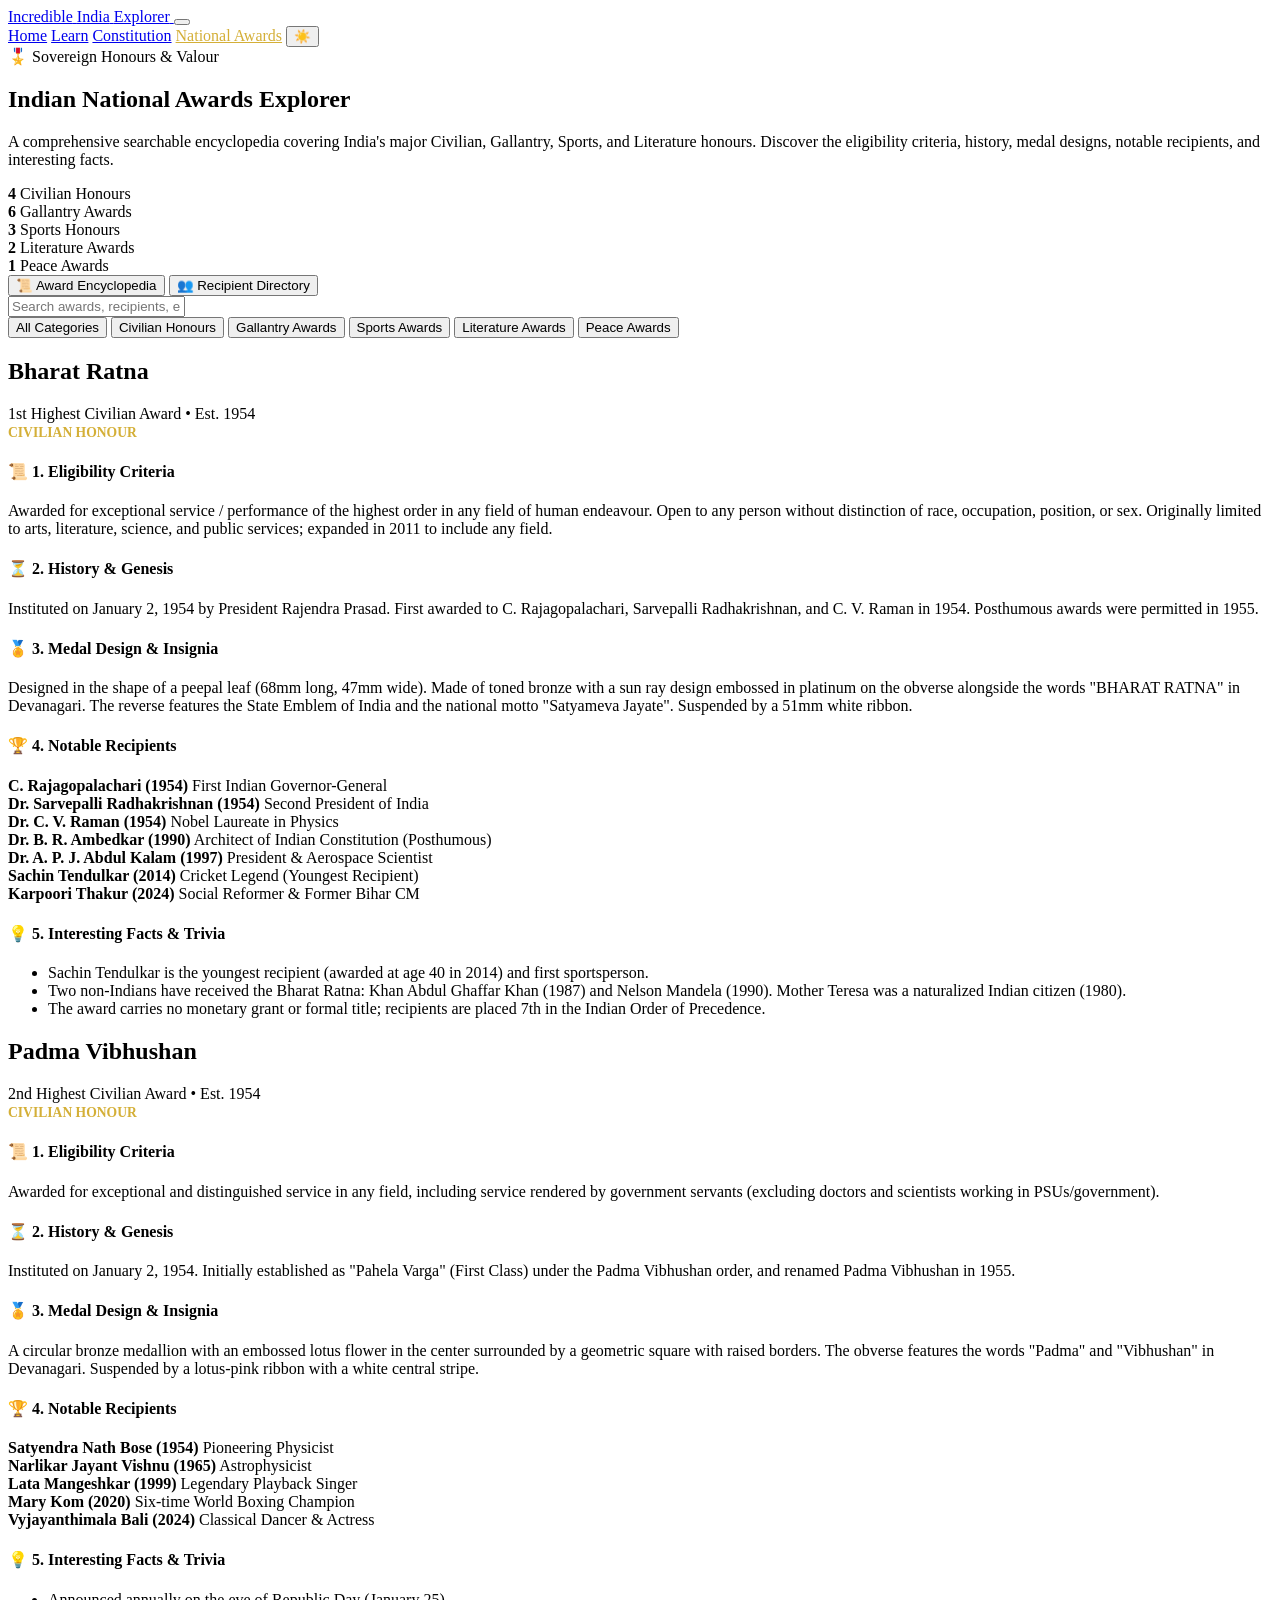
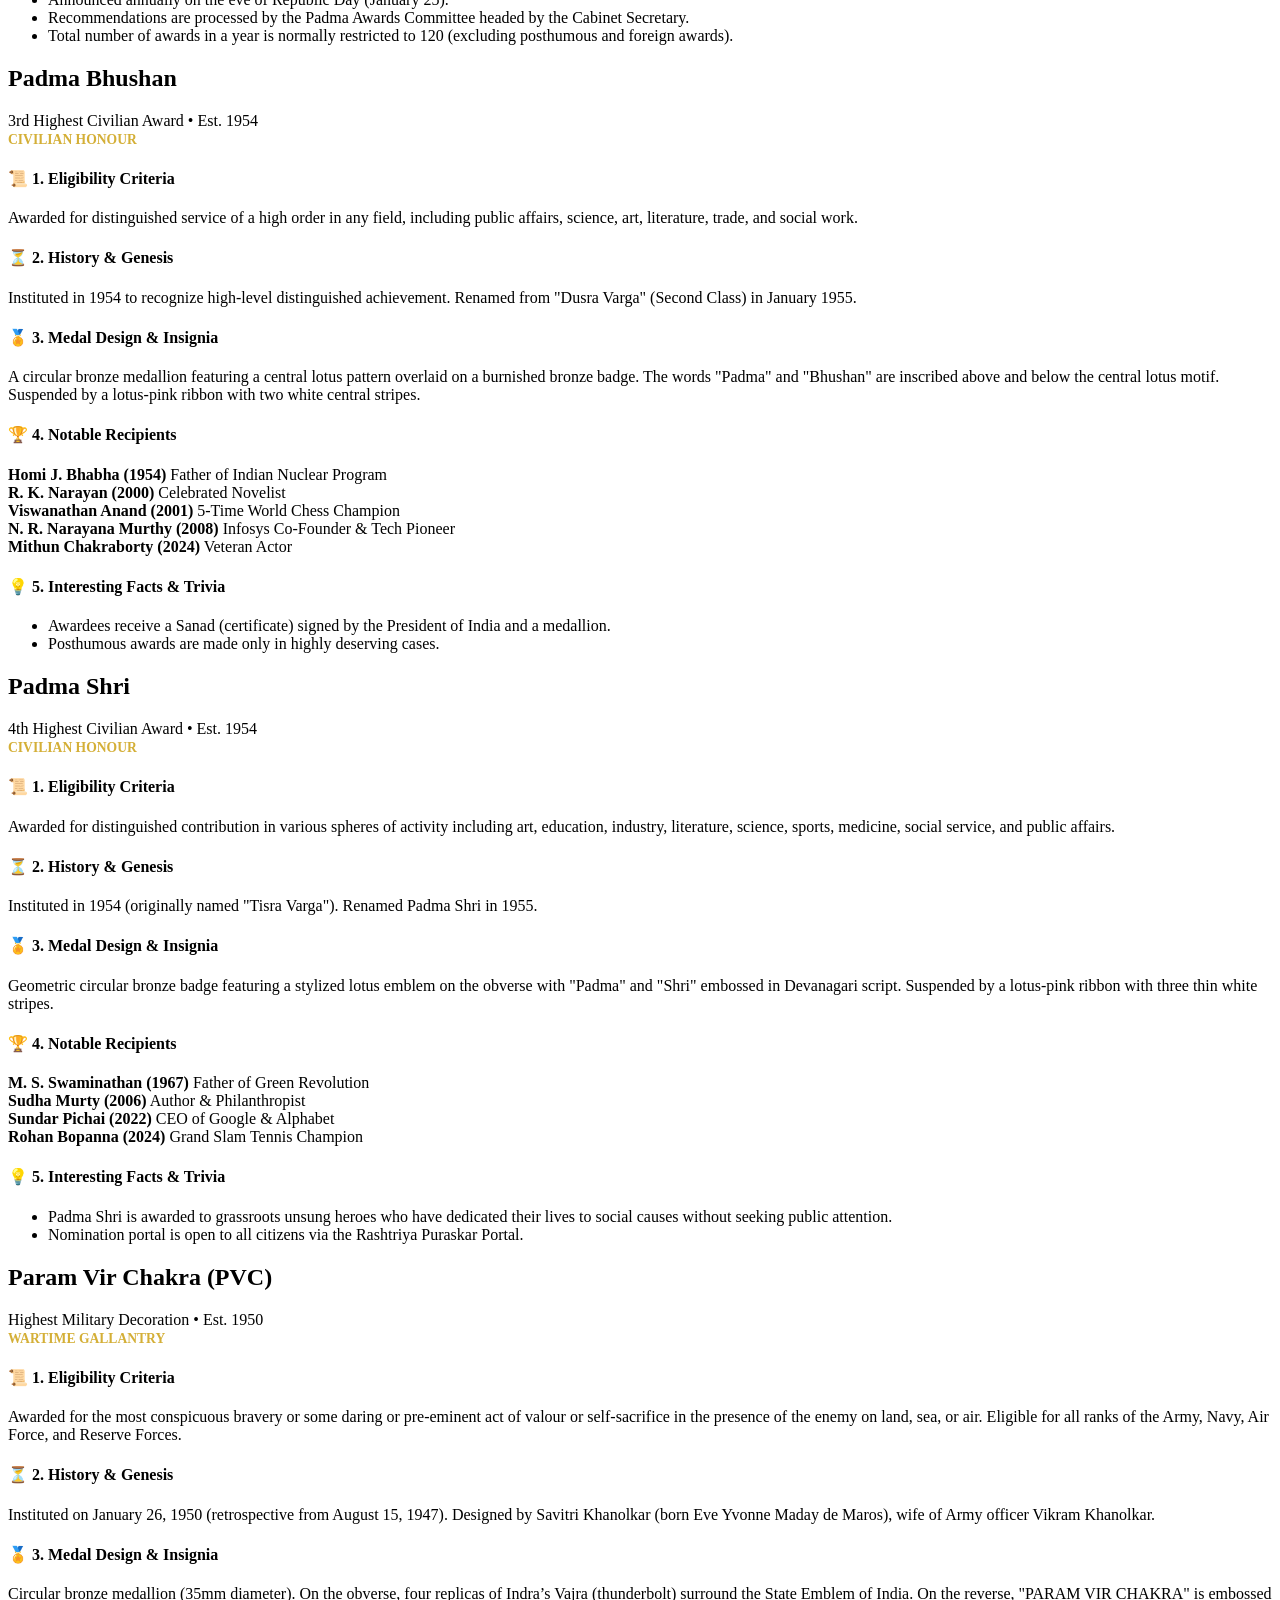
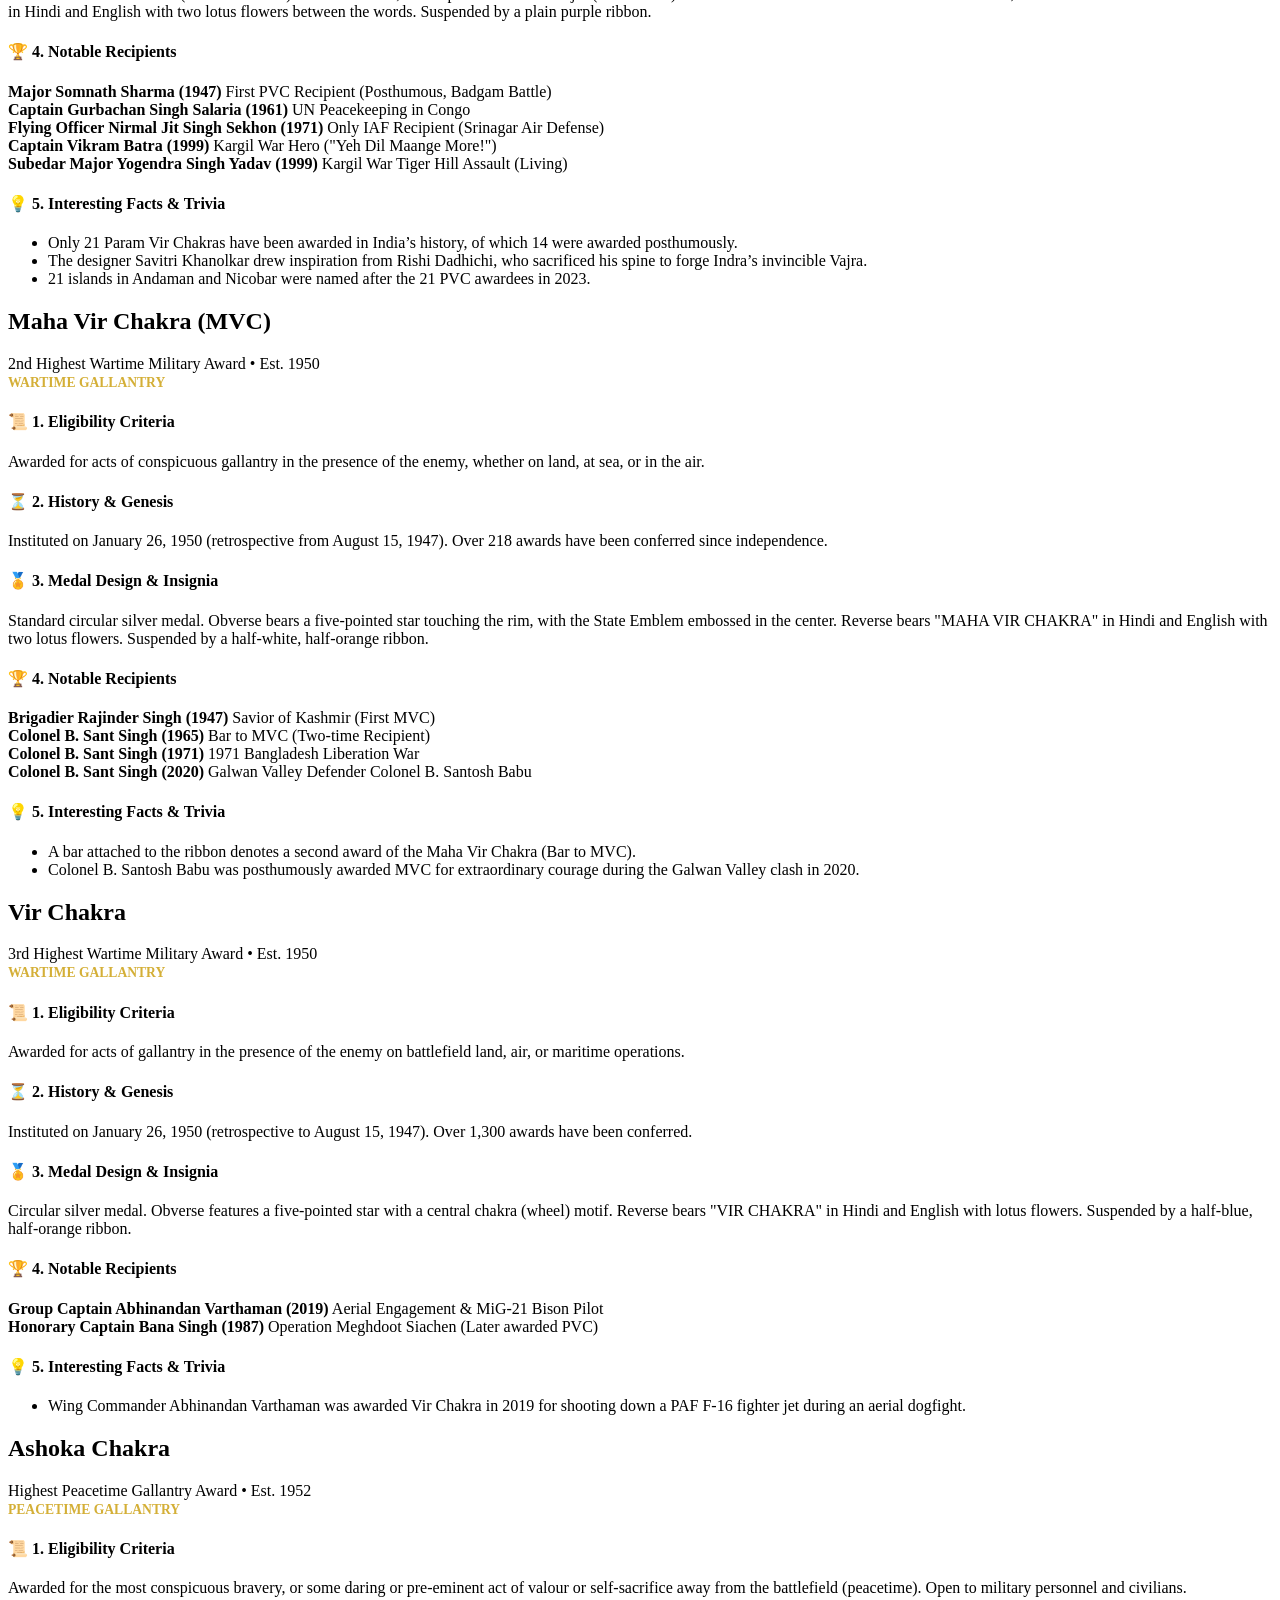
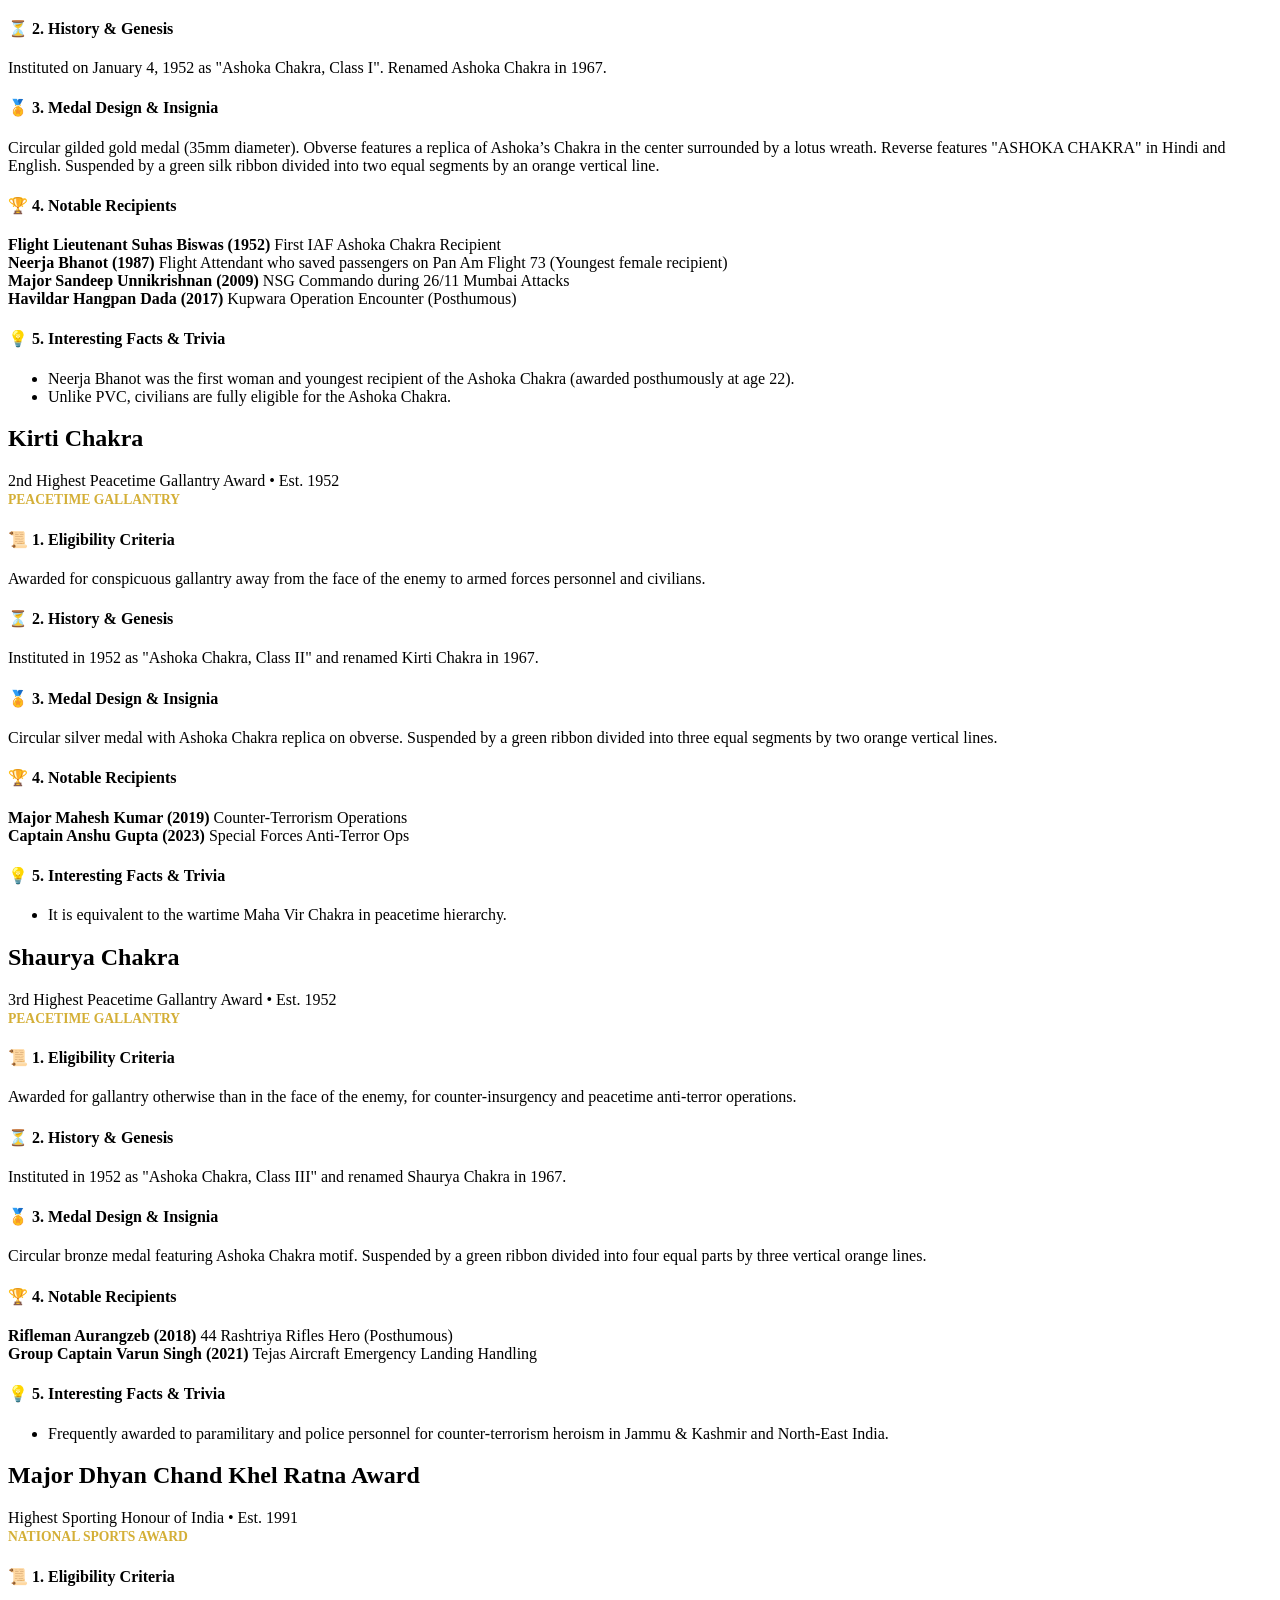
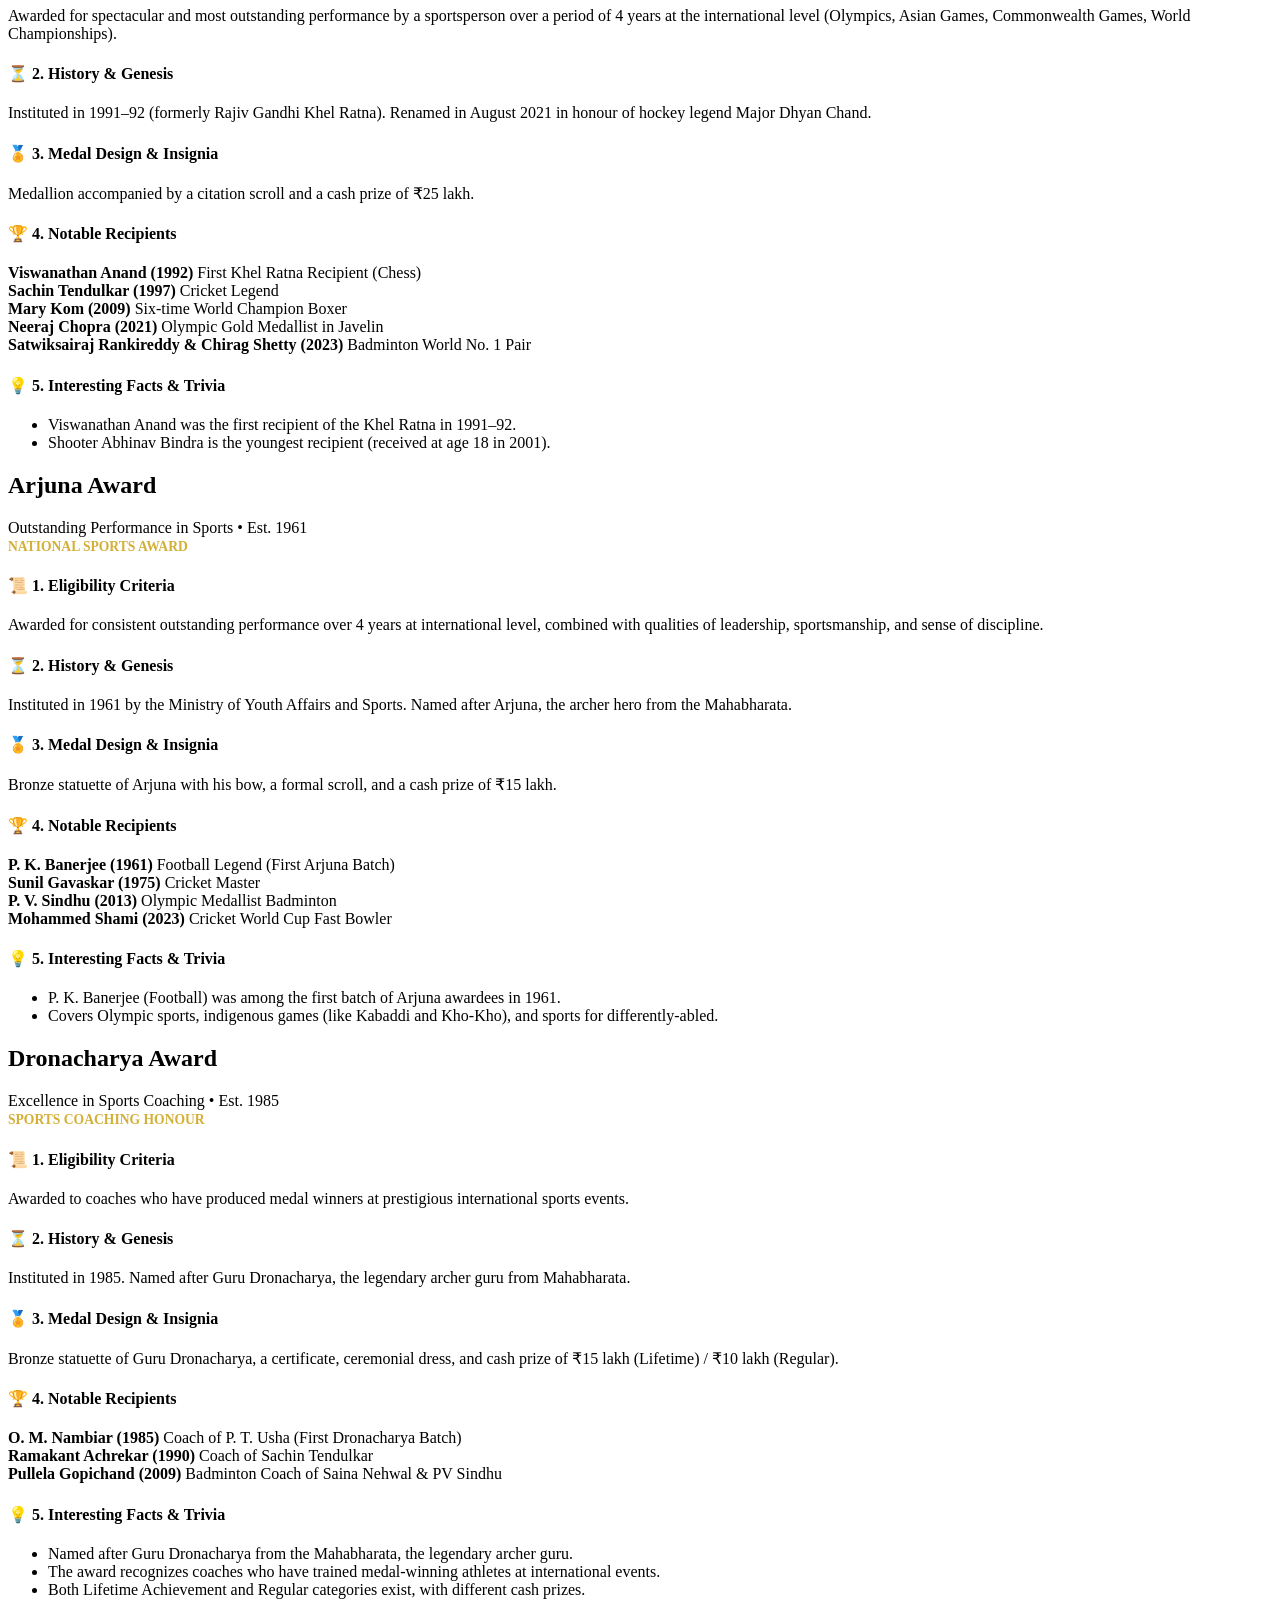
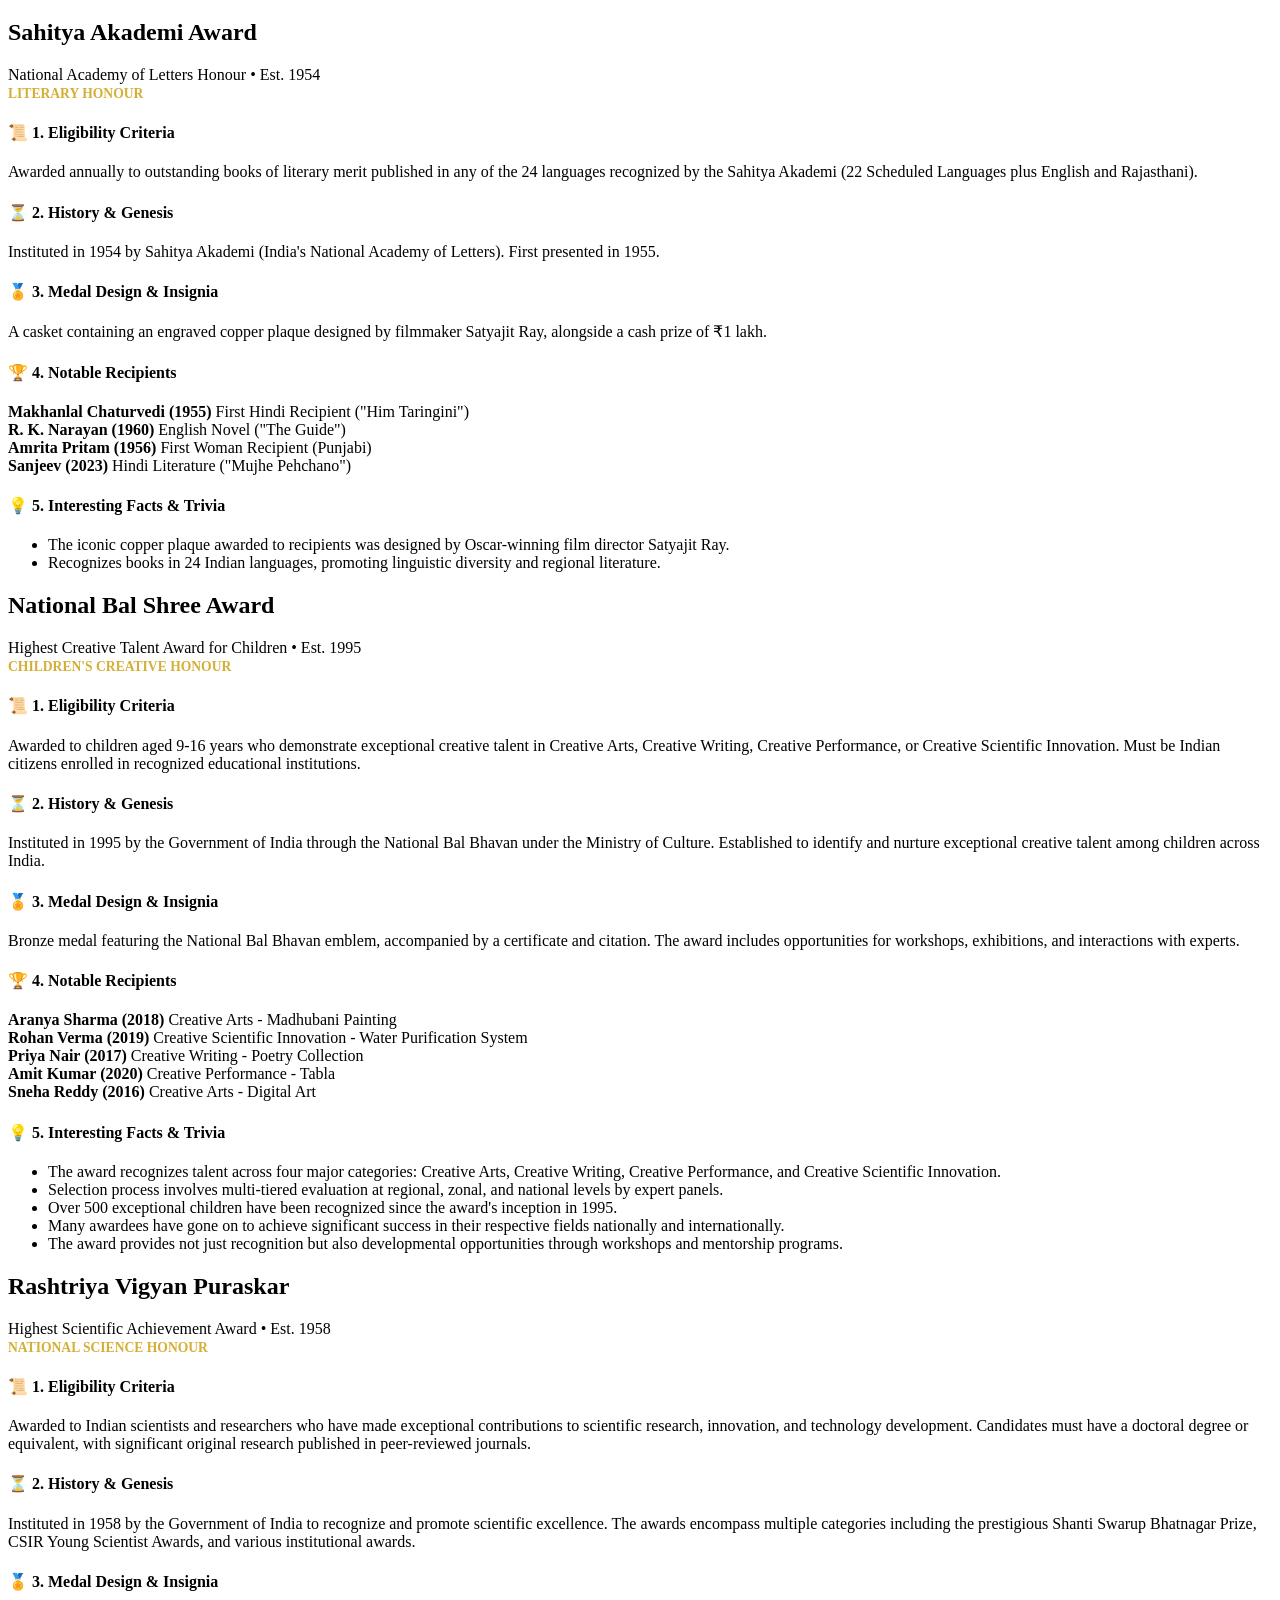
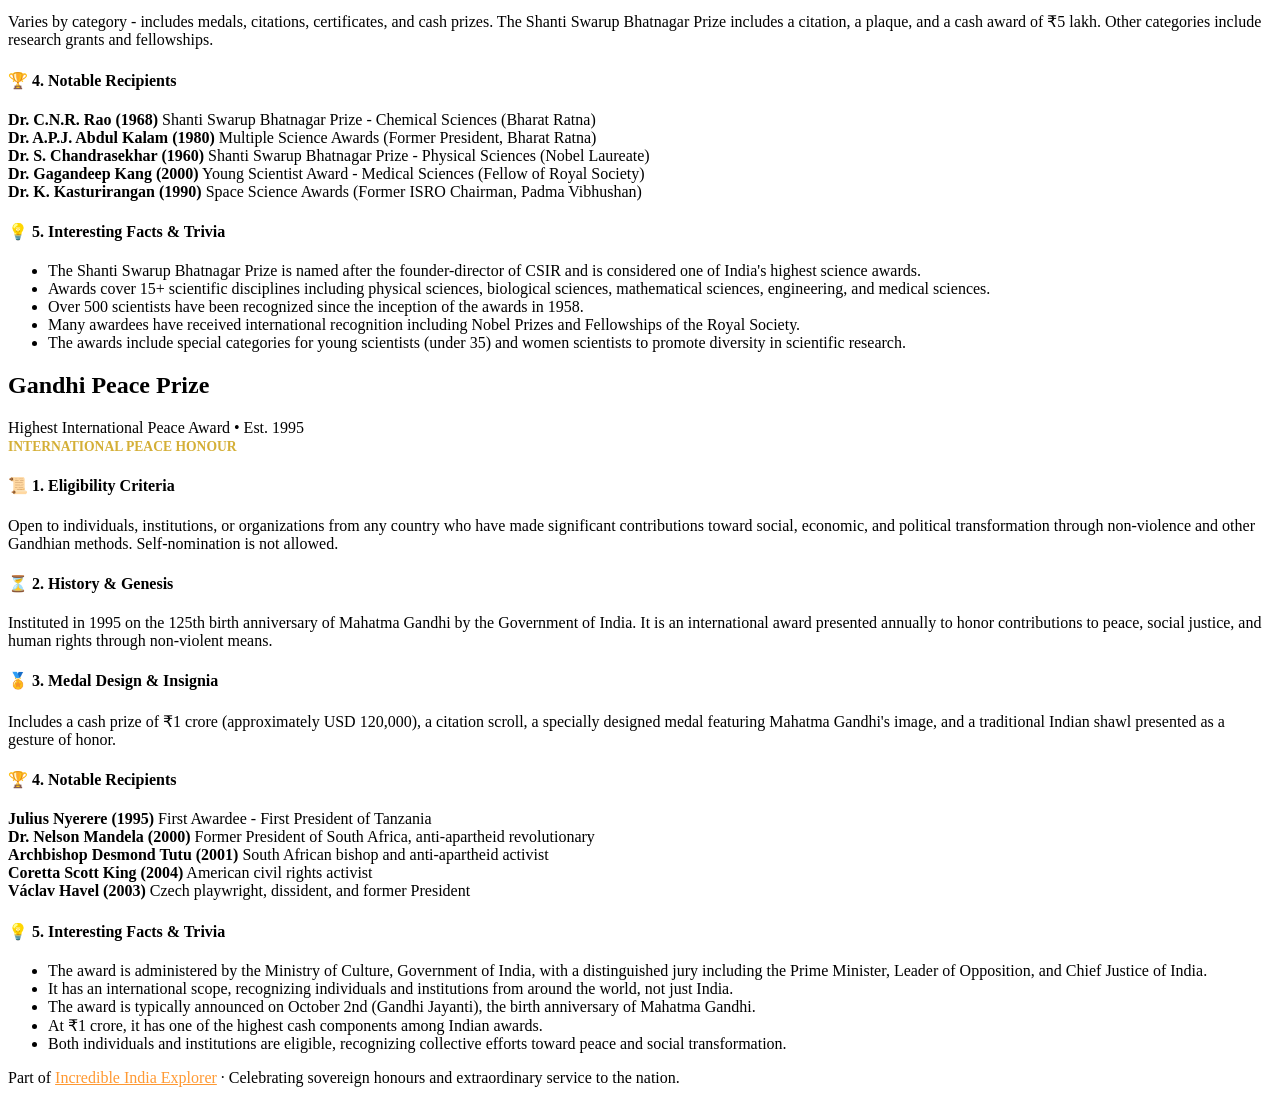
==== frontend/national-awards/national-awards.html @ 5913d721 "feat: Create Gandhi Peace Prize Explorer (#1117) - Created comprehensive Gandhi Peace Prize Explorer" ====
<!DOCTYPE html>
<html lang="en">
<head>
    <script>
        (function() {
            const theme = localStorage.getItem('theme') || 'dark';
            if (theme === 'light') {
                document.body.classList.add('light-theme');
            }
        })();
    </script>
    <meta charset="UTF-8">
    <meta name="viewport" content="width=device-width, initial-scale=1.0">
    <meta name="description" content="Explore India's National Awards Explorer: Searchable encyclopedia of Civilian, Gallantry, Sports, and Literature honours detailing Eligibility, History, Medal Design, Winners, and Interesting Facts.">
    <title>Indian National Awards Explorer | Civilian, Gallantry, Sports & Literature Honours</title>
    <link rel="icon" href="data:,">

    <link rel="preconnect" href="https://fonts.googleapis.com">
    <link rel="preconnect" href="https://fonts.gstatic.com" crossorigin>
    <link href="https://fonts.googleapis.com/css2?family=Inter:wght@400;500;600;700;800&family=Playfair+Display:ital,wght@0,600;0,700;0,800;1,600&display=swap" rel="stylesheet">

    <link rel="stylesheet" href="../../styles.css">
    <link rel="stylesheet" href="national-awards.css">

    <!-- Open Graph / Social Media Tags -->
    <meta property="og:title" content="Indian National Awards Explorer | Civilian, Gallantry, Sports & Literature">
    <meta property="og:description" content="Searchable encyclopedia covering Bharat Ratna, Padma Awards, Param Vir Chakra, Ashoka Chakra, Khel Ratna, and Jnanpith with eligibility, history, medal designs, and winners.">
    <meta property="og:type" content="website">
    <meta property="og:locale" content="en_IN">
</head>

<body class="awards-page-body">
    <!-- Navbar Header -->
    <header class="navbar scrolled" id="navbar">
        <div class="nav-container">
            <a href="../../index.html#home" class="nav-logo" id="nav-logo">
                <span class="saffron">Incredible</span>
                <span class="gold">India</span>
                <span class="green">Explorer</span>
            </a>

            <button class="menu-toggle" id="menu-toggle" aria-label="Toggle Menu" aria-expanded="false">
                <span class="bar"></span>
                <span class="bar"></span>
                <span class="bar"></span>
            </button>

            <nav class="nav-menu" id="nav-menu">
                <a href="../../index.html#home" class="nav-link">Home</a>
                <a href="../learn/learn.html" class="nav-link">Learn</a>
                <a href="../constitution-timeline/index.html" class="nav-link">Constitution</a>
                <a href="national-awards.html" class="nav-link active" style="color: #D4AF37">National Awards</a>
                <button id="theme-toggle" class="btn-theme-toggle" aria-label="Toggle Dark/Light Mode">☀️</button>
            </nav>
        </div>
    </header>

    <main class="awards-main">
        <!-- Hero Banner -->
        <section class="awards-hero">
            <span class="awards-kicker">🎖️ Sovereign Honours & Valour</span>
            <h1>Indian National Awards Explorer</h1>
            <p>A comprehensive searchable encyclopedia covering India's major Civilian, Gallantry, Sports, and Literature honours. Discover the eligibility criteria, history, medal designs, notable recipients, and interesting facts.</p>
            
            <div class="awards-hero-stats">
                <div class="awards-hero-stat">
                    <strong>4</strong>
                    <span>Civilian Honours</span>
                </div>
                <div class="awards-hero-stat">
                    <strong>6</strong>
                    <span>Gallantry Awards</span>
                </div>
                <div class="awards-hero-stat">
                    <strong>3</strong>
                    <span>Sports Honours</span>
                </div>
                <div class="awards-hero-stat">
                    <strong>2</strong>
                    <span>Literature Awards</span>
                </div>
                <div class="awards-hero-stat">
                    <strong>1</strong>
                    <span>Peace Awards</span>
                </div>
            </div>
        </section>

        <!-- Mode Toggle Switcher -->
        <div class="awards-mode-toggle">
            <button type="button" class="awards-mode-btn active" id="btn-mode-encyclopedia">📜 Award Encyclopedia</button>
            <button type="button" class="awards-mode-btn" id="btn-mode-recipients">👥 Recipient Directory</button>
        </div>

        <!-- Search Bar -->
        <div class="awards-search-wrap">
            <input type="text" id="award-search-input" placeholder="Search awards, recipients, eligibility, medal designs, or historical facts..." aria-label="Search National Awards">
        </div>

        <!-- Category Filters -->
        <div class="awards-category-filters" id="category-filter-bar">
            <button type="button" class="awards-cat-filter active" data-category="all">All Categories</button>
            <button type="button" class="awards-cat-filter" data-category="civilian">Civilian Honours</button>
            <button type="button" class="awards-cat-filter" data-category="gallantry">Gallantry Awards</button>
            <button type="button" class="awards-cat-filter" data-category="sports">Sports Awards</button>
            <button type="button" class="awards-cat-filter" data-category="literature">Literature Awards</button>
            <button type="button" class="awards-cat-filter" data-category="peace">Peace Awards</button>
        </div>

        <!-- View 1: Award Encyclopedia (Default View) -->
        <section id="view-encyclopedia" class="awards-encyclopedia-grid">
            <!-- Dynamically Rendered via JS -->
        </section>

        <!-- View 2: Recipient Directory -->
        <section id="view-recipients" style="display: none;" class="awards-encyclopedia-grid">
            <!-- Dynamically Rendered via JS -->
        </section>
    </main>

    <footer class="awards-footer">
        <p>Part of <a href="../../index.html" style="color: #FF9933;">Incredible India Explorer</a> · Celebrating sovereign honours and extraordinary service to the nation.</p>
    </footer>

    <!-- Client Script -->
    <script type="module">
        import {
            AWARD_ENCYCLOPEDIA,
            filterAwardsByCategory,
            searchAwardsAndRecipients
        } from '../../js-modules/national-awards.js';

        let currentMode = 'encyclopedia';
        let currentCategory = 'all';
        let searchQuery = '';

        document.addEventListener('DOMContentLoaded', () => {
            renderEncyclopedia();
            setupEvents();
            setupThemeToggle();
        });

        function renderEncyclopedia() {
            const container = document.getElementById('view-encyclopedia');
            if (!container) return;

            let awardsList = Object.values(AWARD_ENCYCLOPEDIA);

            // Category filter
            if (currentCategory !== 'all') {
                awardsList = awardsList.filter(a => a.category.toLowerCase() === currentCategory.toLowerCase());
            }

            // Search query filter
            if (searchQuery.trim() !== '') {
                const kw = searchQuery.toLowerCase().trim();
                awardsList = awardsList.filter(a => {
                    const text = `${a.name} ${a.categoryName} ${a.eligibility} ${a.history} ${a.medalDesign}`.toLowerCase();
                    const winnersText = a.notableWinners.map(w => `${w.name} ${w.note}`).join(' ').toLowerCase();
                    const factsText = a.interestingFacts.join(' ').toLowerCase();
                    return text.includes(kw) || winnersText.includes(kw) || factsText.includes(kw);
                });
            }

            if (awardsList.length === 0) {
                container.innerHTML = `<div style="text-align:center; padding: 40px; color: #94A3B8;">No national awards found matching your query.</div>`;
                return;
            }

            container.innerHTML = awardsList.map(award => {
                const winnersListHtml = award.notableWinners.map(w => `
                    <div class="winner-item">
                        <strong>${w.name} (${w.year})</strong>
                        <span>${w.note}</span>
                    </div>
                `).join('');

                const factsListHtml = award.interestingFacts.map(f => `<li>${f}</li>`).join('');

                return `
                    <div class="award-card-detailed" id="${award.id}">
                        <div class="award-header-box">
                            <div>
                                <h2 class="award-title-main">${award.name}</h2>
                                <span class="award-rank-pill">${award.rank} • Est. ${award.establishedYear}</span>
                            </div>
                            <span style="font-size: 0.85rem; color: #D4AF37; font-weight: 700; text-transform: uppercase;">${award.categoryName}</span>
                        </div>

                        <div class="award-sections-grid">
                            <!-- Section 1: Eligibility -->
                            <div class="award-sub-section">
                                <h4>📜 1. Eligibility Criteria</h4>
                                <p>${award.eligibility}</p>
                            </div>

                            <!-- Section 2: History -->
                            <div class="award-sub-section">
                                <h4>⏳ 2. History & Genesis</h4>
                                <p>${award.history}</p>
                            </div>

                            <!-- Section 3: Medal Design -->
                            <div class="award-sub-section">
                                <h4>🏅 3. Medal Design & Insignia</h4>
                                <p>${award.medalDesign}</p>
                            </div>

                            <!-- Section 4: Notable Winners -->
                            <div class="award-sub-section">
                                <h4>🏆 4. Notable Recipients</h4>
                                <div class="winner-pill-list">${winnersListHtml}</div>
                            </div>

                            <!-- Section 5: Interesting Facts -->
                            <div class="award-sub-section" style="grid-column: span 1 / -1;">
                                <h4>💡 5. Interesting Facts & Trivia</h4>
                                <ul class="facts-list">${factsListHtml}</ul>
                            </div>
                        </div>
                    </div>
                `;
            }).join('');
        }

        function setupEvents() {
            // Mode toggle
            const btnEnc = document.getElementById('btn-mode-encyclopedia');
            const btnRec = document.getElementById('btn-mode-recipients');
            const viewEnc = document.getElementById('view-encyclopedia');
            const viewRec = document.getElementById('view-recipients');

            if (btnEnc && btnRec) {
                btnEnc.addEventListener('click', () => {
                    btnEnc.classList.add('active');
                    btnRec.classList.remove('active');
                    viewEnc.style.display = 'flex';
                    viewRec.style.display = 'none';
                    currentMode = 'encyclopedia';
                });

                btnRec.addEventListener('click', () => {
                    btnRec.classList.add('active');
                    btnEnc.classList.remove('active');
                    viewRec.style.display = 'flex';
                    viewEnc.style.display = 'none';
                    currentMode = 'recipients';
                    renderRecipientsView();
                });
            }

            // Search input
            const searchInput = document.getElementById('award-search-input');
            if (searchInput) {
                searchInput.addEventListener('input', (e) => {
                    searchQuery = e.target.value;
                    renderEncyclopedia();
                });
            }

            // Category filters
            const catBtns = document.querySelectorAll('.awards-cat-filter');
            catBtns.forEach(btn => {
                btn.addEventListener('click', () => {
                    catBtns.forEach(b => b.classList.remove('active'));
                    btn.classList.add('active');
                    currentCategory = btn.dataset.category;
                    renderEncyclopedia();
                });
            });
        }

        function renderRecipientsView() {
            const container = document.getElementById('view-recipients');
            if (!container) return;

            let allWinners = [];
            Object.values(AWARD_ENCYCLOPEDIA).forEach(award => {
                award.notableWinners.forEach(w => {
                    allWinners.push({
                        ...w,
                        awardName: award.name,
                        categoryName: award.categoryName
                    });
                });
            });

            container.innerHTML = `
                <div class="award-card-detailed">
                    <h3 style="color: #F8FAFC; margin-top: 0;">Comprehensive Recipient Directory</h3>
                    <div style="display: grid; grid-template-columns: repeat(auto-fit, minmax(260px, 1fr)); gap: 14px; margin-top: 16px;">
                        ${allWinners.map(w => `
                            <div style="background: rgba(30, 41, 59, 0.7); border: 1px solid rgba(255,255,255,0.08); padding: 14px; border-radius: 8px;">
                                <div style="color: #FF9933; font-weight: 700; font-size: 1rem;">${w.name}</div>
                                <div style="color: #D4AF37; font-size: 0.85rem; font-weight: 600; margin: 4px 0;">${w.awardName} (${w.year})</div>
                                <div style="color: #94A3B8; font-size: 0.82rem;">${w.note}</div>
                            </div>
                        `).join('')}
                    </div>
                </div>
            `;
        }

        function setupThemeToggle() {
            const themeBtn = document.getElementById('theme-toggle');
            if (themeBtn) {
                themeBtn.addEventListener('click', () => {
                    const currentTheme = document.body.classList.contains('light-theme') ? 'light' : 'dark';
                    const newTheme = currentTheme === 'light' ? 'dark' : 'light';
                    document.body.classList.toggle('light-theme');
                    localStorage.setItem('theme', newTheme);
                });
            }
        }
    </script>
</body>
</html>
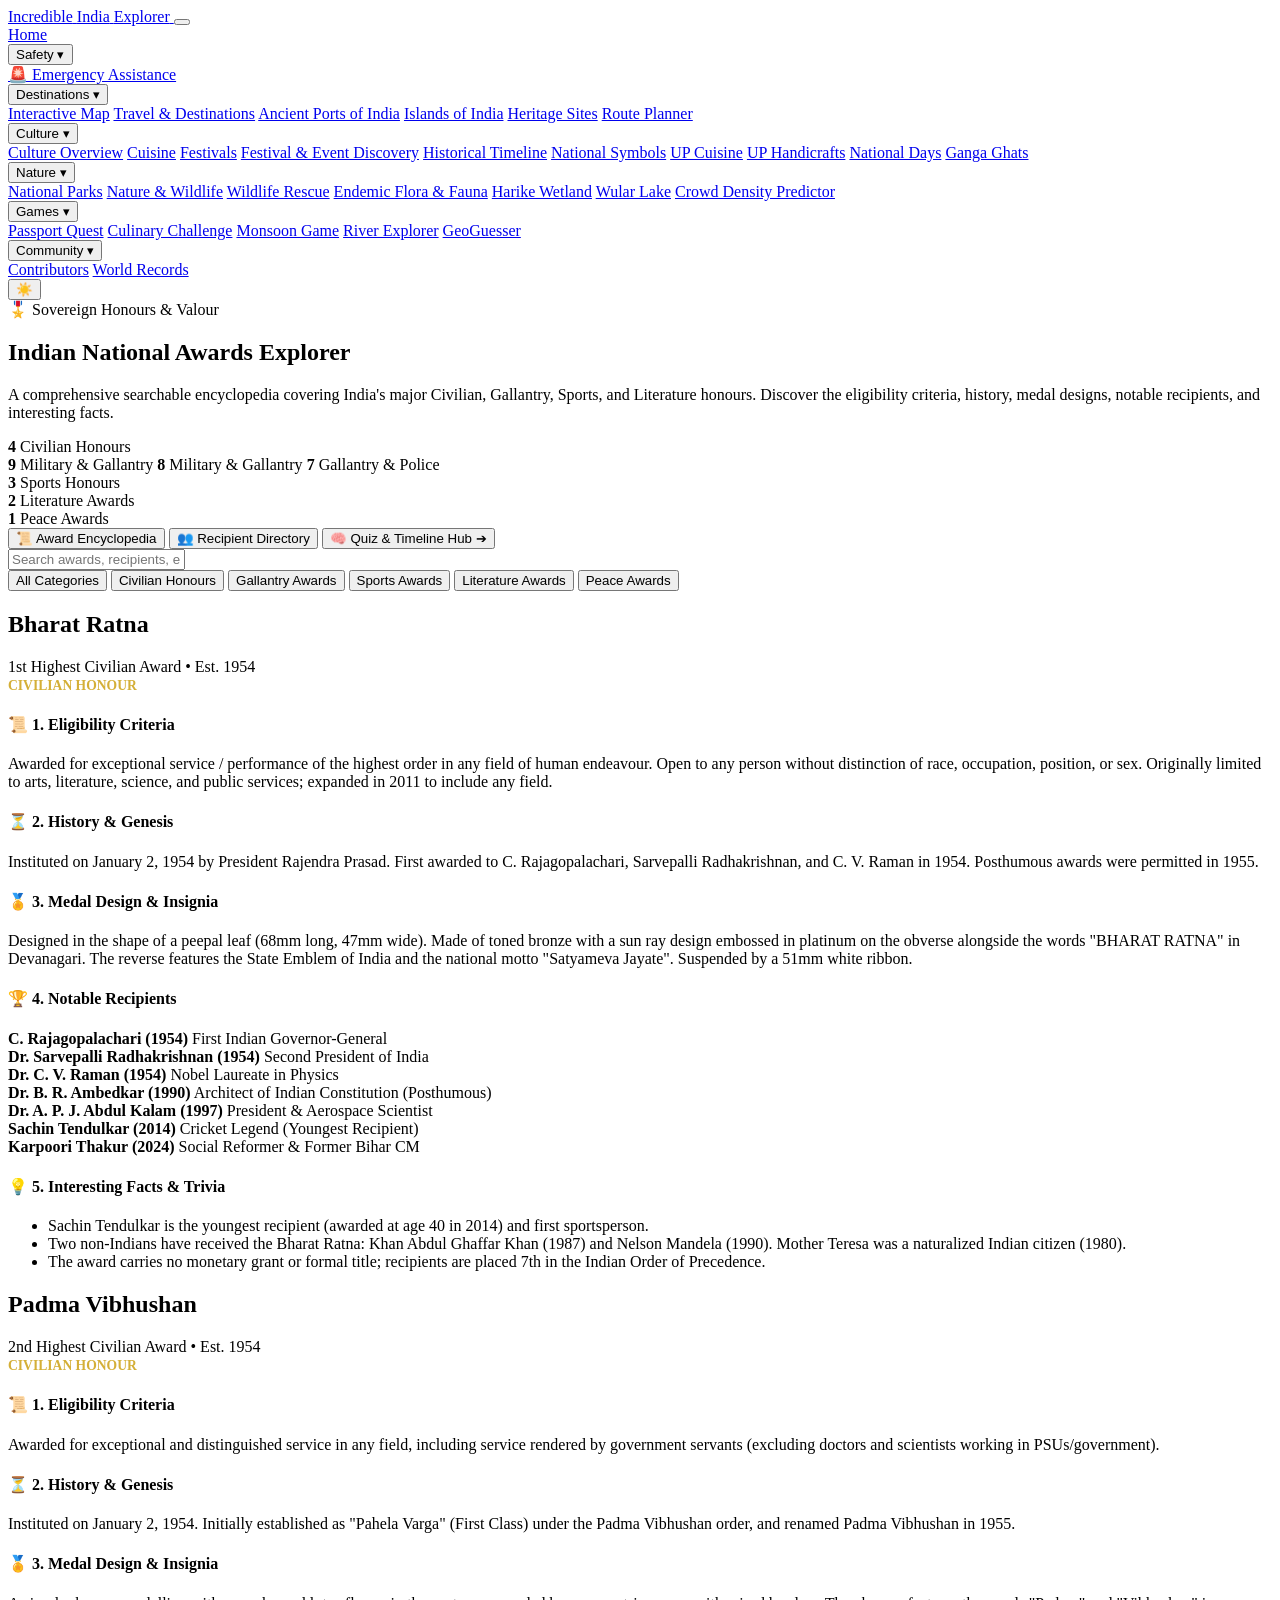
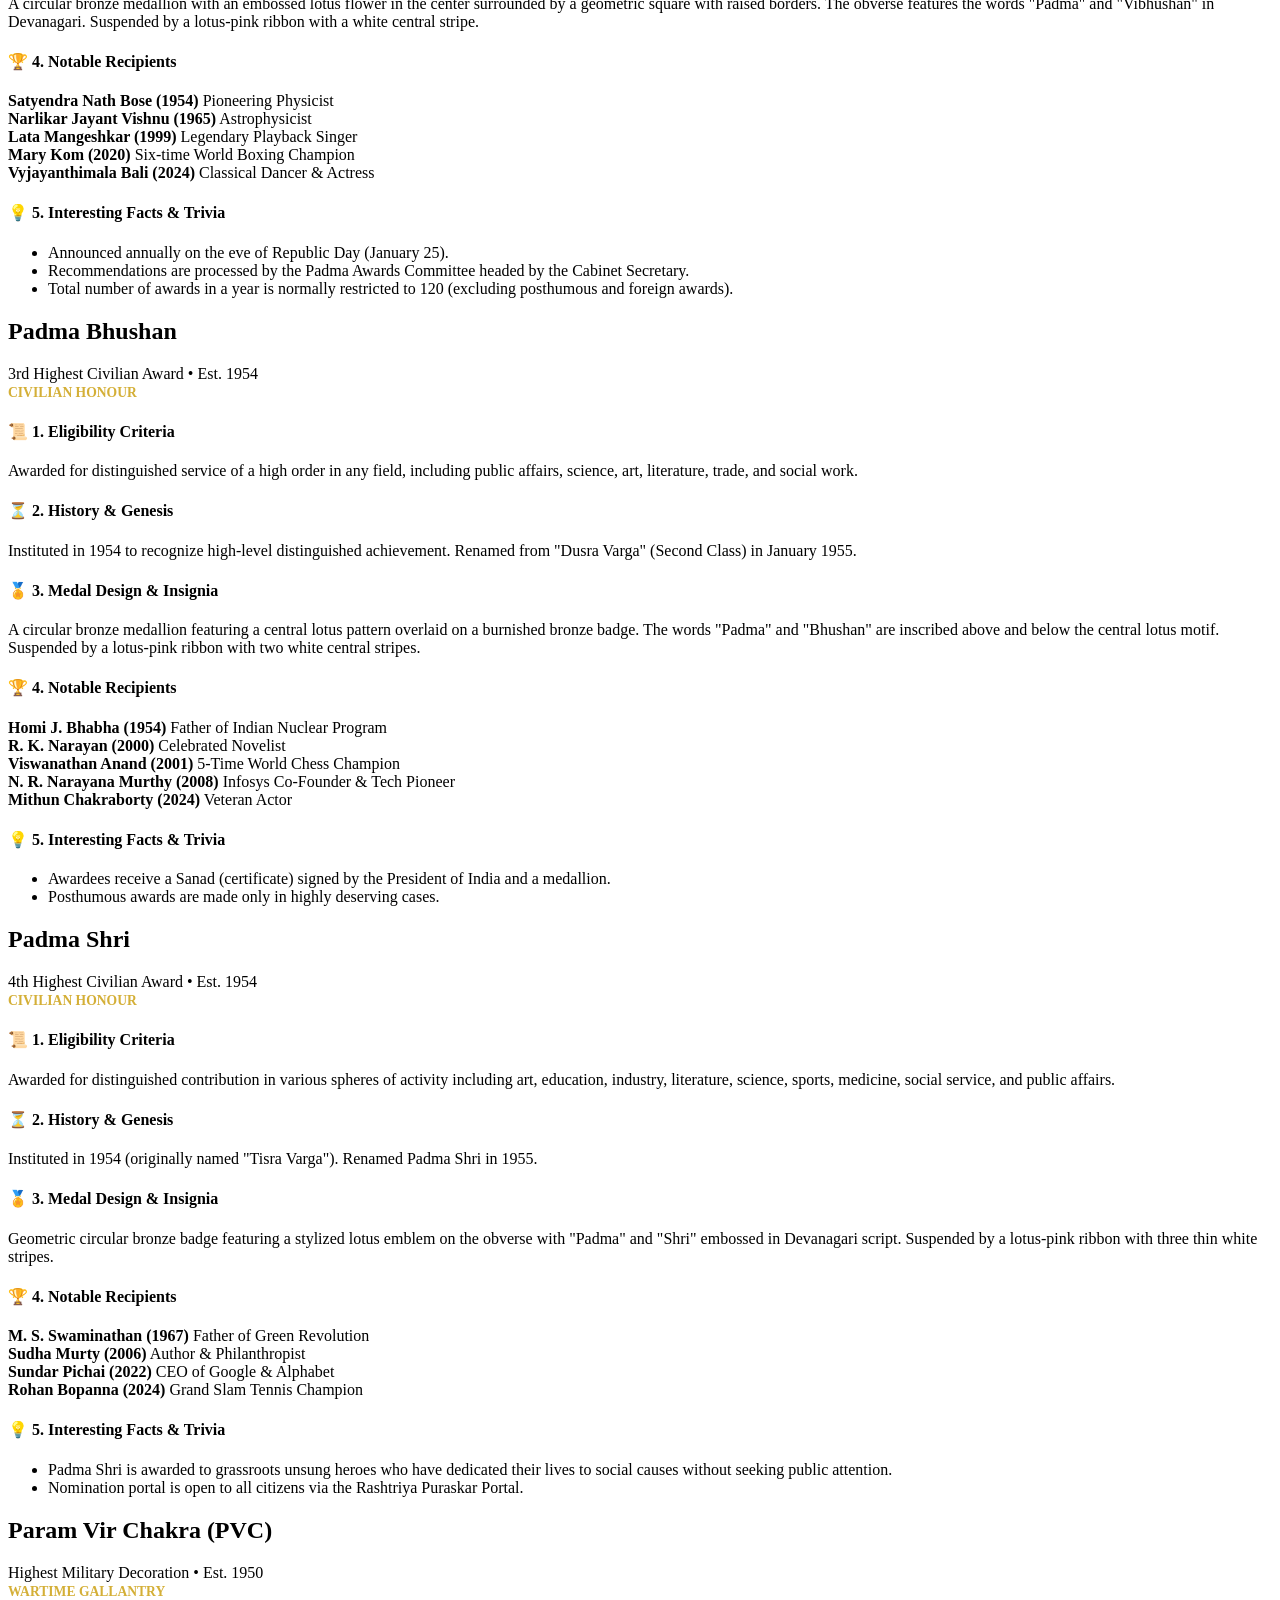
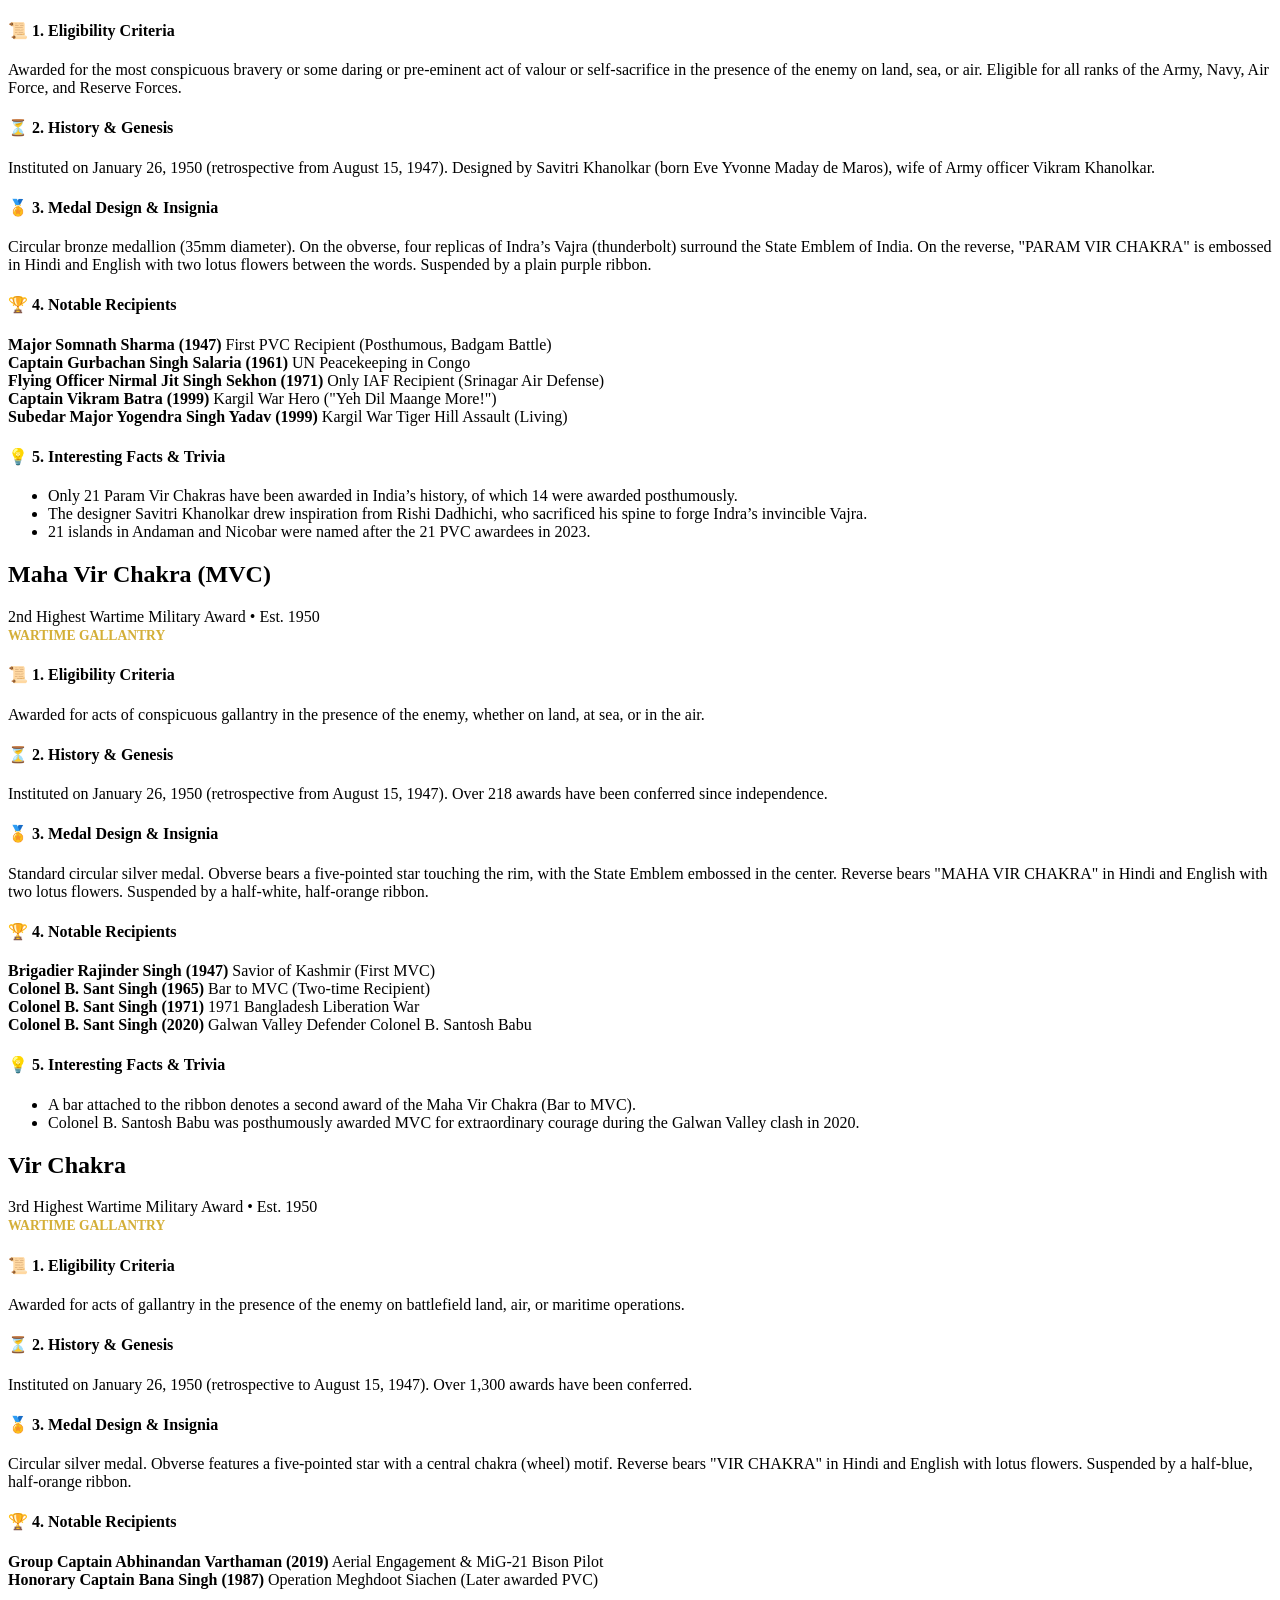
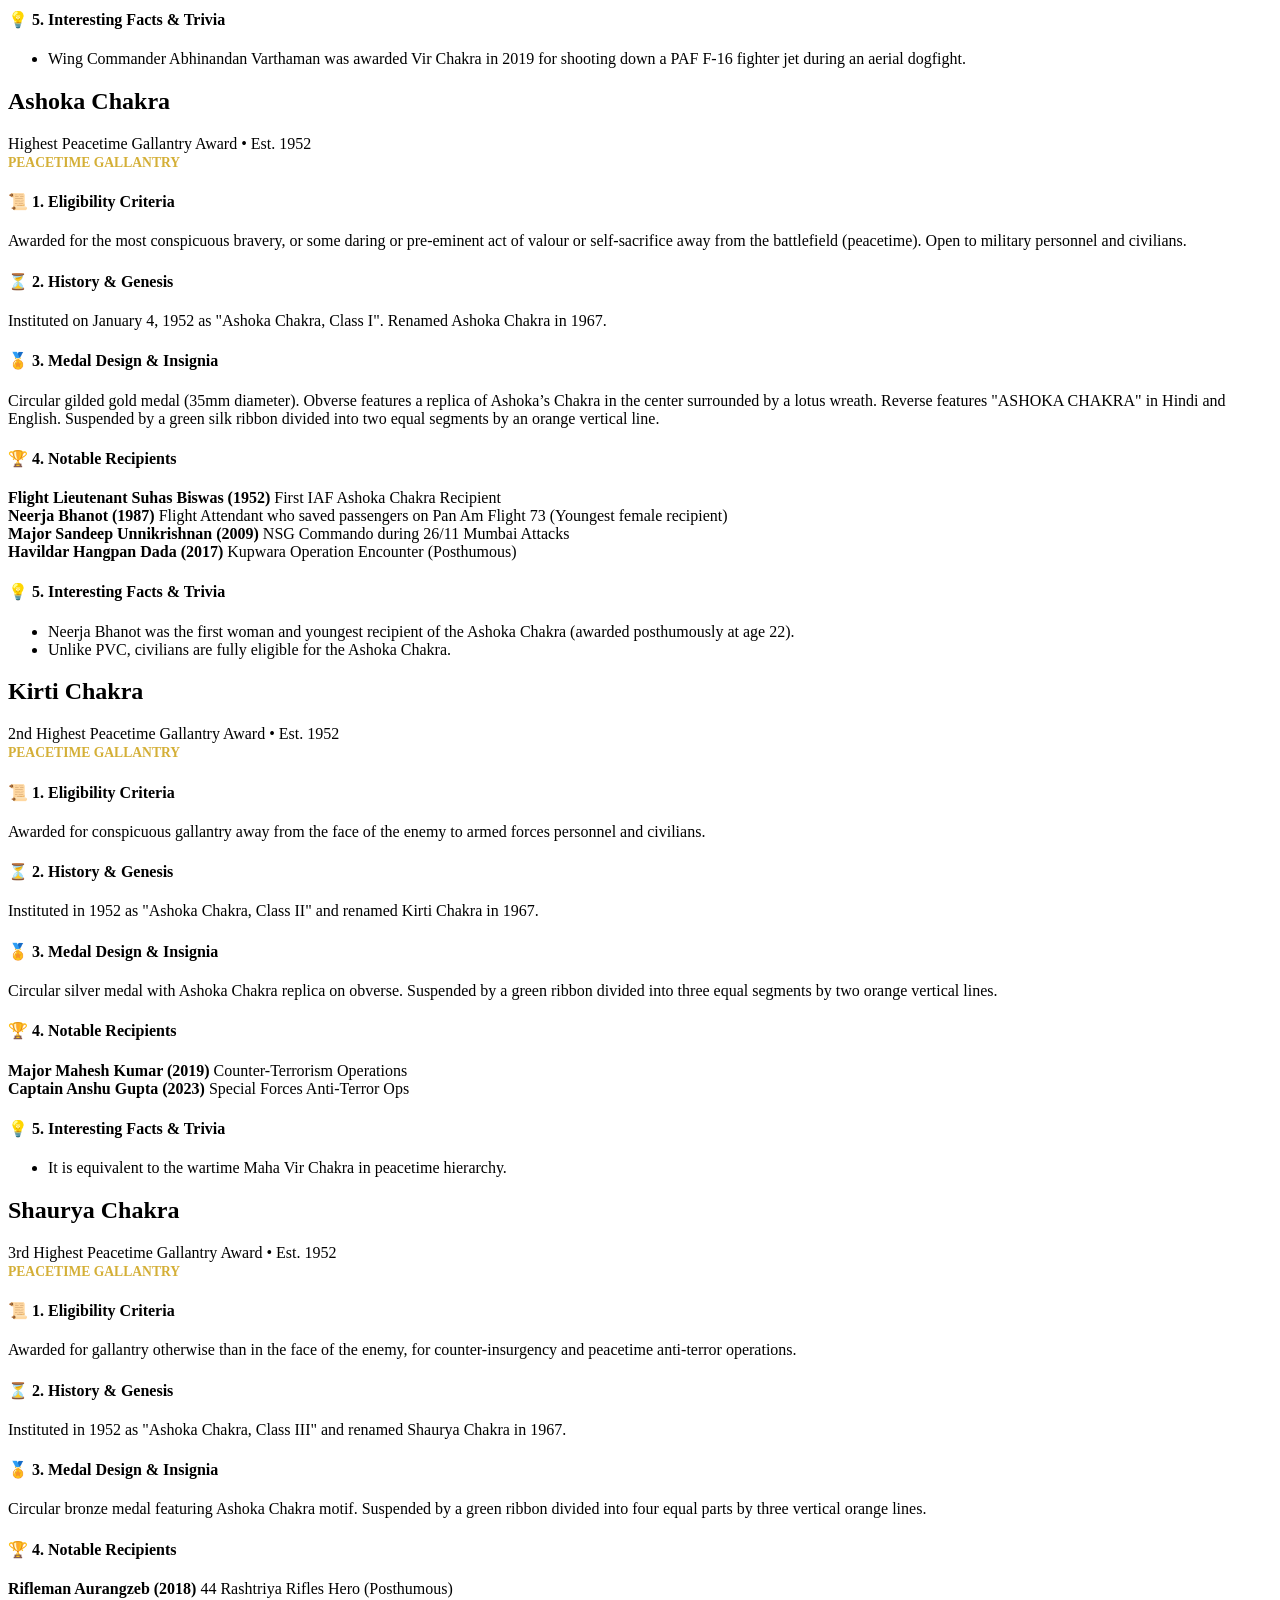
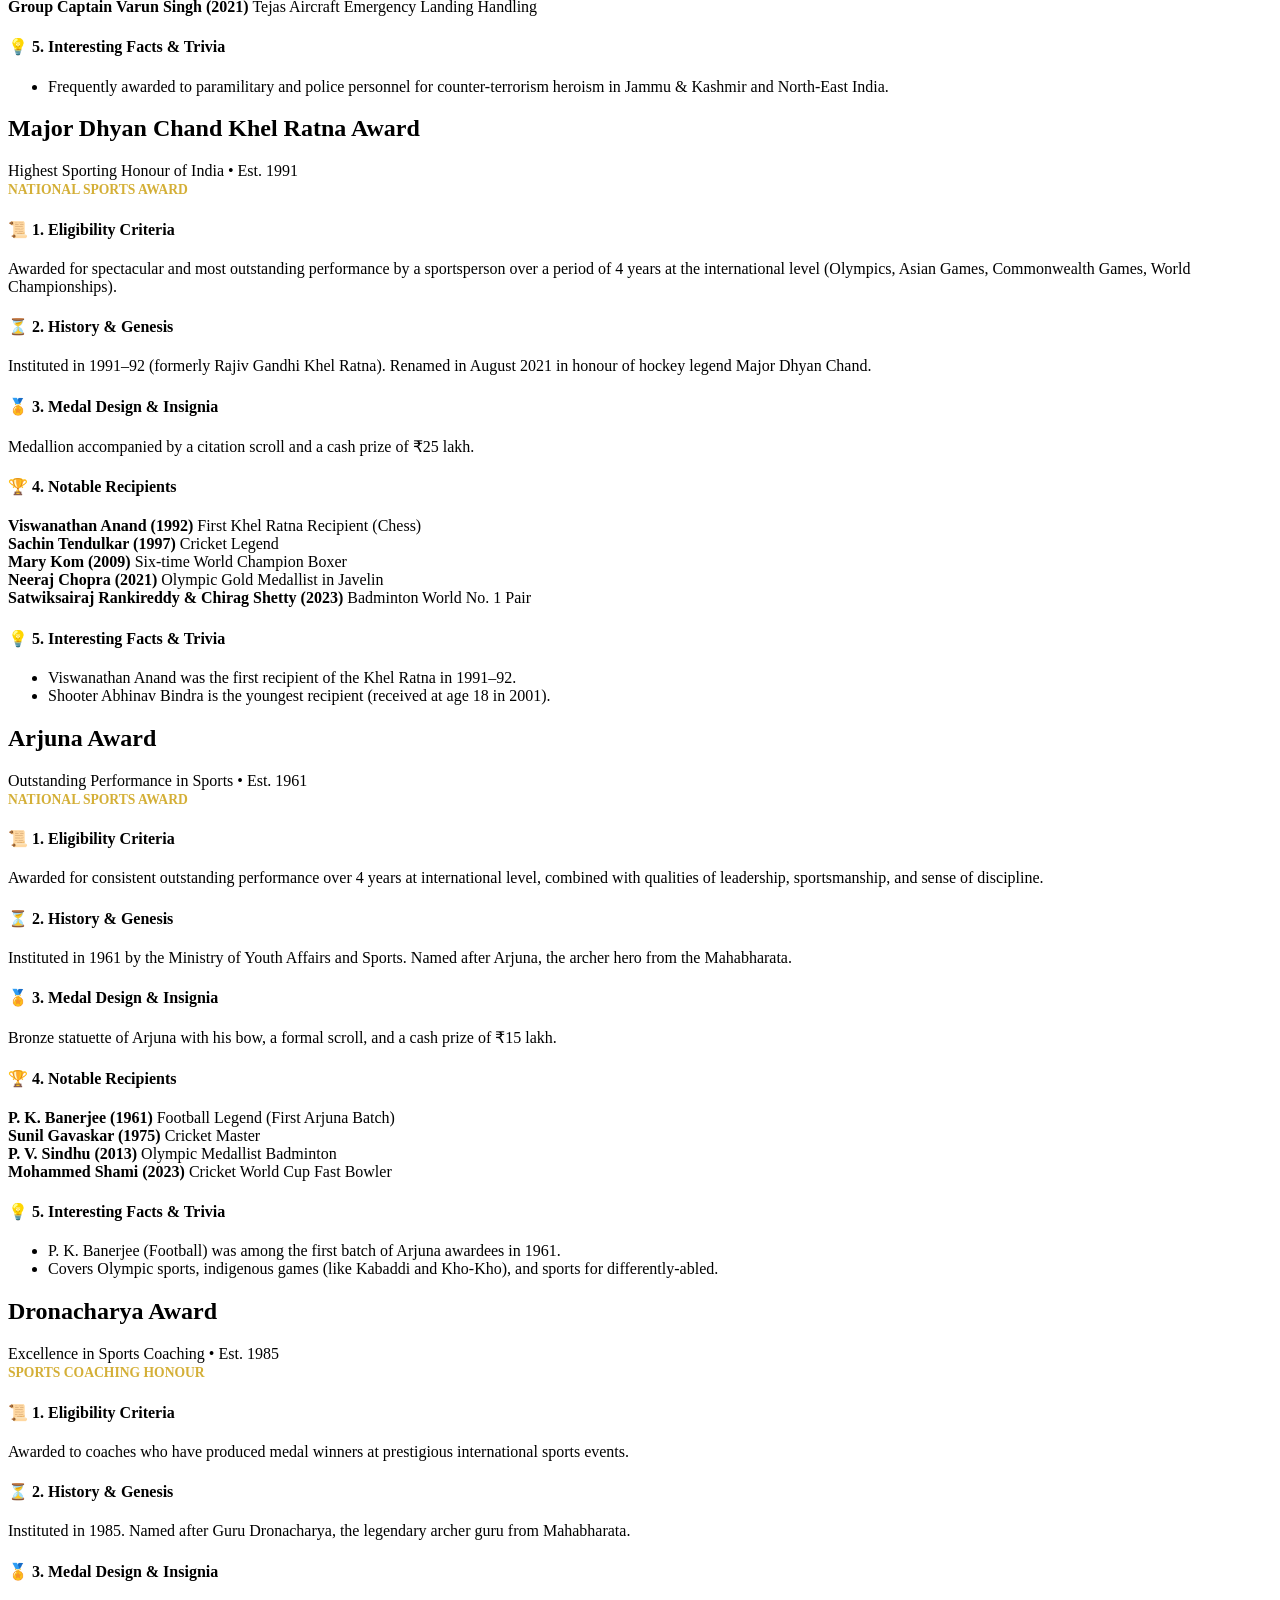
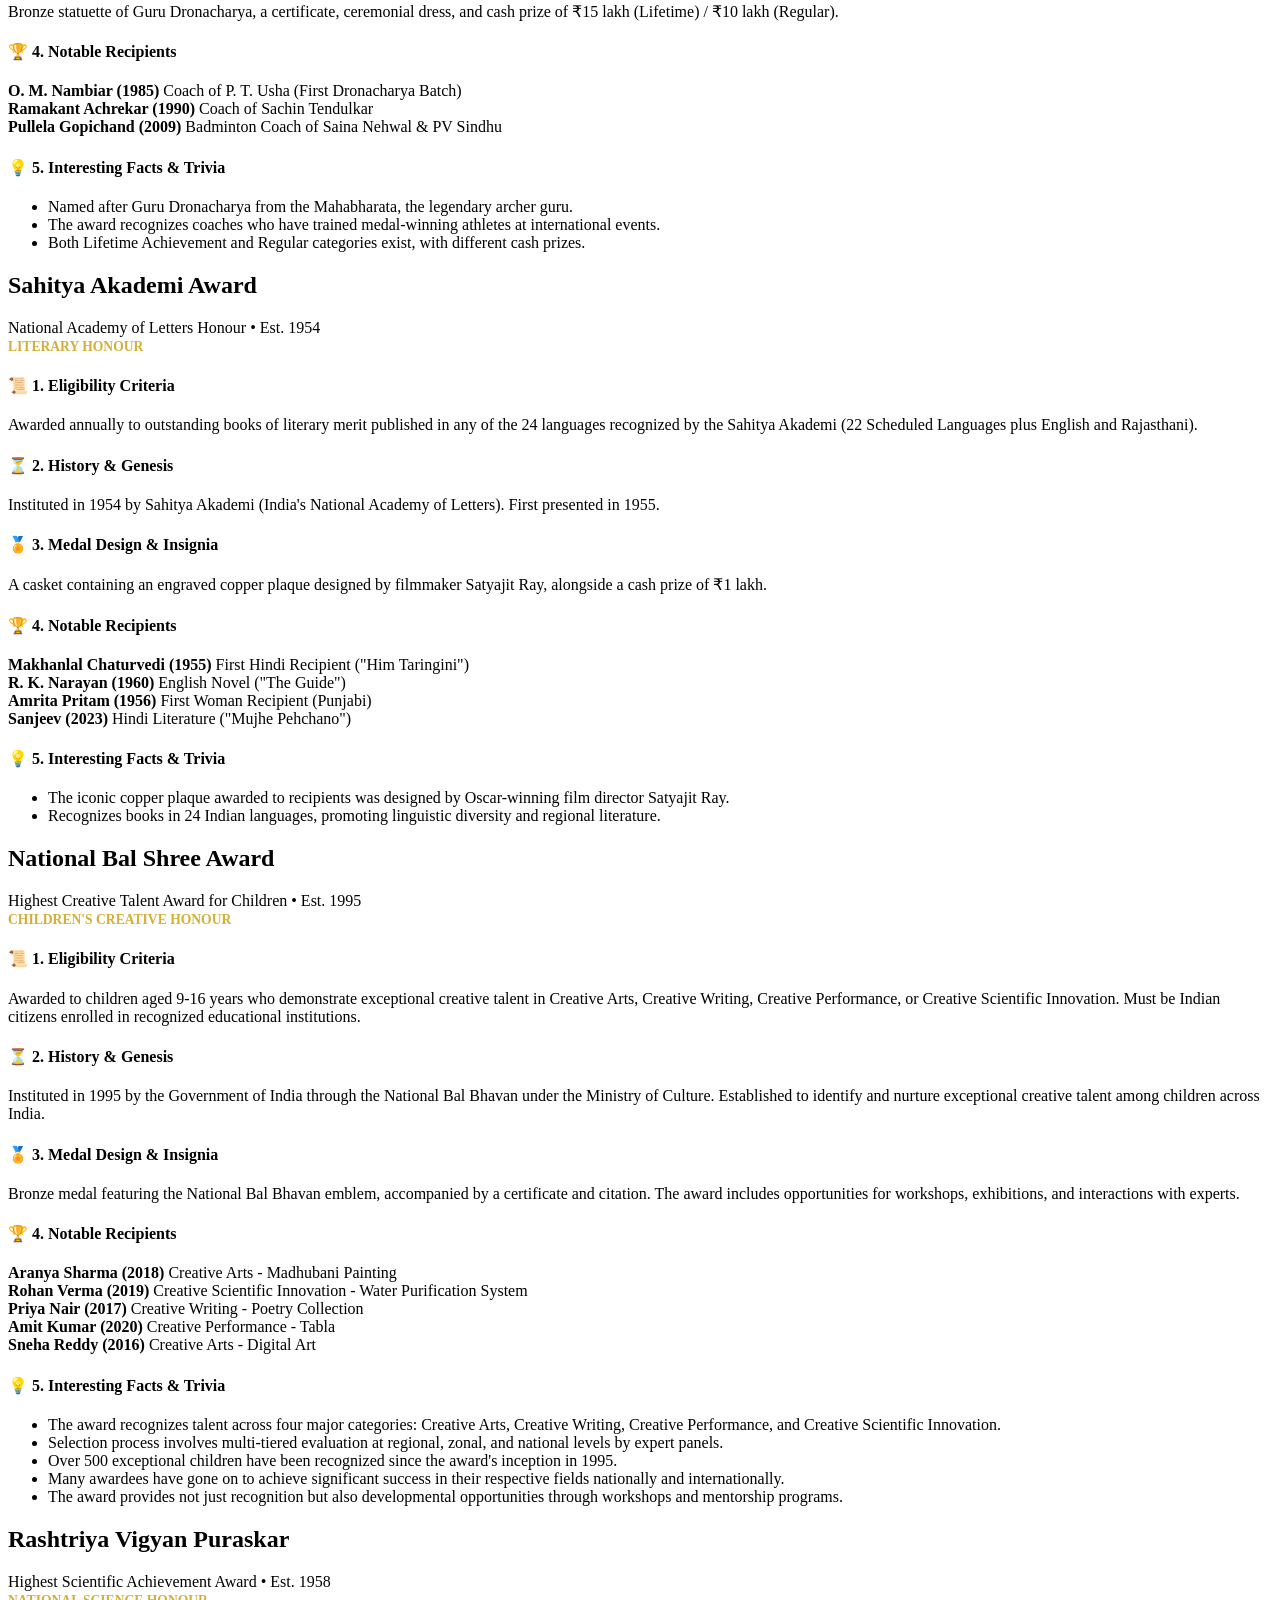
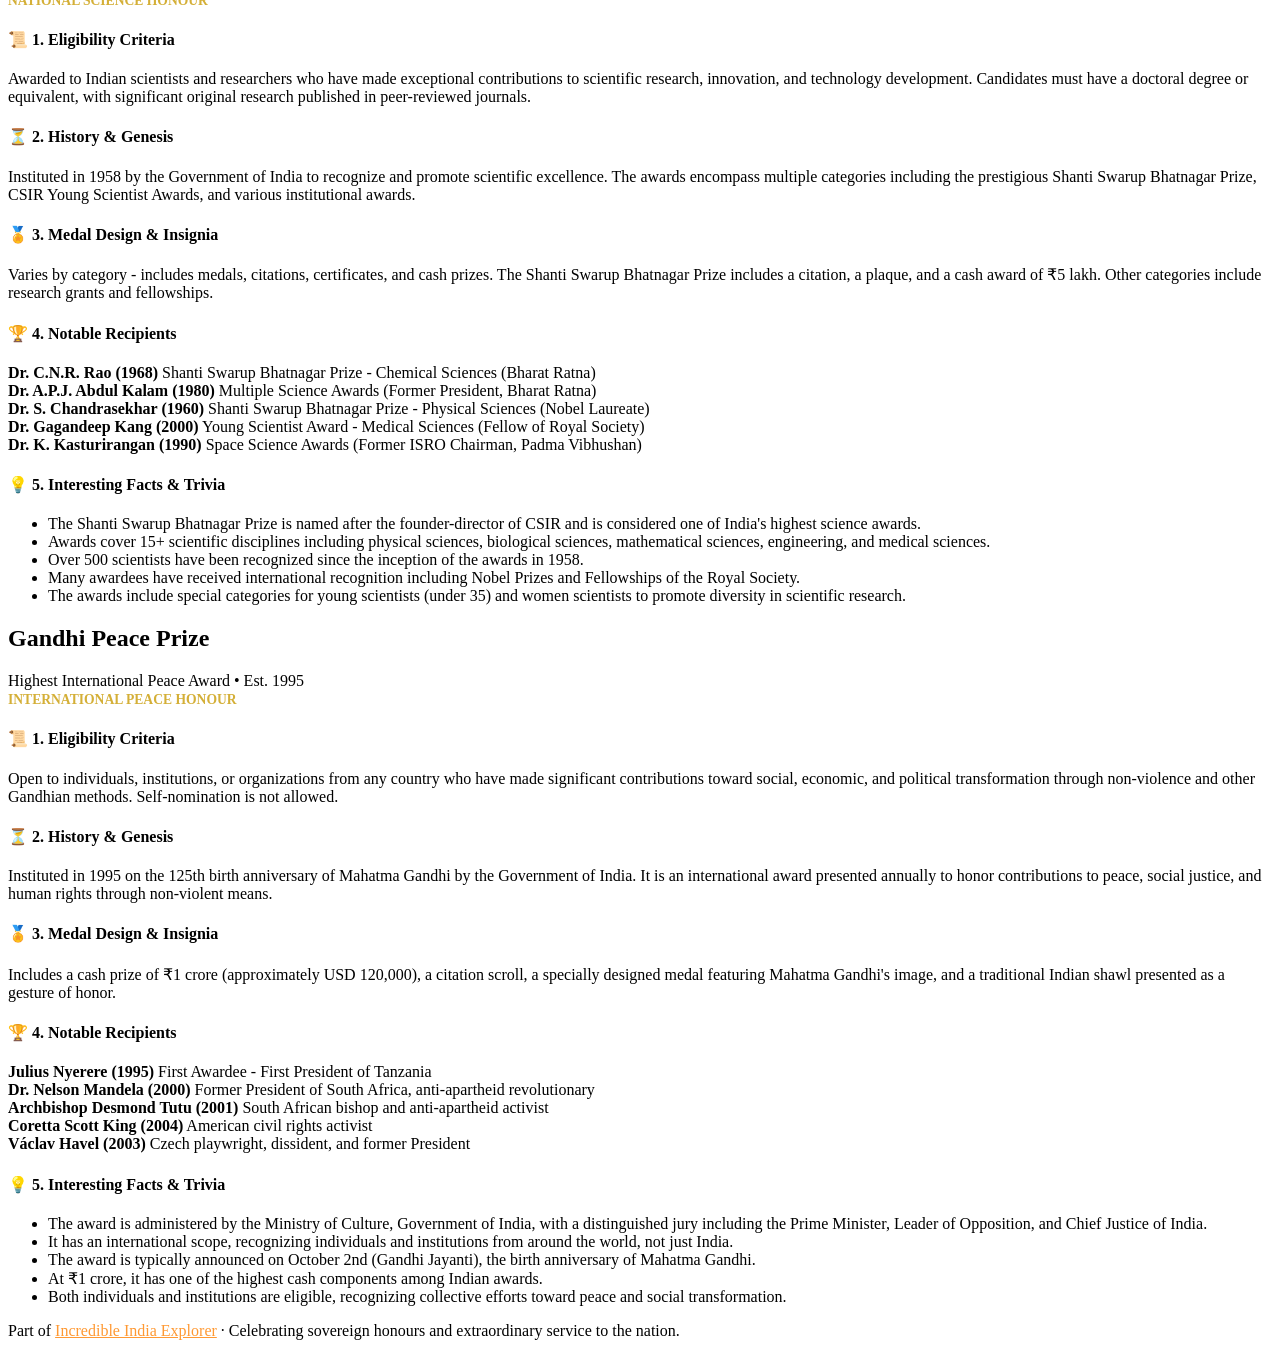
==== commit 0c3a86c5: "merge: squash feat/gandhi-peace-prize-explorer into main" ====
--- a/frontend/national-awards/national-awards.html
+++ b/frontend/national-awards/national-awards.html
@@ -4,9 +4,7 @@
     <script>
         (function() {
             const theme = localStorage.getItem('theme') || 'dark';
-            if (theme === 'light') {
-                document.body.classList.add('light-theme');
-            }
+            document.documentElement.setAttribute('data-theme', theme);
         })();
     </script>
     <meta charset="UTF-8">
@@ -15,11 +13,11 @@
     <title>Indian National Awards Explorer | Civilian, Gallantry, Sports & Literature Honours</title>
     <link rel="icon" href="data:,">
 
-    <link rel="preconnect" href="https://fonts.googleapis.com">
-    <link rel="preconnect" href="https://fonts.gstatic.com" crossorigin>
-    <link href="https://fonts.googleapis.com/css2?family=Inter:wght@400;500;600;700;800&family=Playfair+Display:ital,wght@0,600;0,700;0,800;1,600&display=swap" rel="stylesheet">
-
-    <link rel="stylesheet" href="../../styles.css">
+    <!-- Preload Critical Fonts -->
+    <link rel="preload" href="../../assets/fonts/Outfit-400.woff2" as="font" type="font/woff2" crossorigin>
+    <link rel="preload" href="../../assets/fonts/Outfit-700.woff2" as="font" type="font/woff2" crossorigin>
+    <link rel="preload" href="../../assets/fonts/PlayfairDisplay-400.woff2" as="font" type="font/woff2" crossorigin>
+<link rel="stylesheet" href="../../styles.css">
     <link rel="stylesheet" href="national-awards.css">
 
     <!-- Open Graph / Social Media Tags -->
@@ -30,30 +28,101 @@
 </head>
 
 <body class="awards-page-body">
+    
     <!-- Navbar Header -->
-    <header class="navbar scrolled" id="navbar">
-        <div class="nav-container">
-            <a href="../../index.html#home" class="nav-logo" id="nav-logo">
-                <span class="saffron">Incredible</span>
-                <span class="gold">India</span>
-                <span class="green">Explorer</span>
-            </a>
-
-            <button class="menu-toggle" id="menu-toggle" aria-label="Toggle Menu" aria-expanded="false">
-                <span class="bar"></span>
-                <span class="bar"></span>
-                <span class="bar"></span>
-            </button>
-
-            <nav class="nav-menu" id="nav-menu">
-                <a href="../../index.html#home" class="nav-link">Home</a>
-                <a href="../learn/learn.html" class="nav-link">Learn</a>
-                <a href="../constitution-timeline/index.html" class="nav-link">Constitution</a>
-                <a href="national-awards.html" class="nav-link active" style="color: #D4AF37">National Awards</a>
-                <button id="theme-toggle" class="btn-theme-toggle" aria-label="Toggle Dark/Light Mode">☀️</button>
-            </nav>
-        </div>
-    </header>
+    <header class="navbar" id="navbar">
+    <div class="nav-container">
+        <a href="../../index.html#home" class="nav-logo" id="nav-logo">
+            <span class="saffron">Incredible</span>
+            <span class="gold">India</span>
+            <span class="green">Explorer</span>
+        </a>
+        <button class="menu-toggle" id="menu-toggle" aria-label="Toggle Menu">
+            <span class="bar"></span>
+            <span class="bar"></span>
+            <span class="bar"></span>
+        </button>
+        <nav class="nav-menu" id="nav-menu">
+            <a href="../../index.html#home" class="nav-link active" id="link-home">Home</a>
+            
+            <div class="nav-dropdown">
+                <button class="nav-link dropdown-toggle" aria-haspopup="true" aria-expanded="false">
+                    Safety ▾
+                </button>
+                <div class="dropdown-menu">
+                    <a
+                        href="../../frontend/emergency-assistance/emergency.html"
+                        class="dropdown-item"
+                    >
+                        🚨 Emergency Assistance
+                    </a>
+                </div>
+            </div>
+
+            <div class="nav-dropdown">
+                <button class="nav-link dropdown-toggle" aria-haspopup="true" aria-expanded="false">Destinations ▾</button>
+                <div class="dropdown-menu">
+                    <a href="../../index.html#map" class="dropdown-item">Interactive Map</a>
+                    <a href="../../frontend/travel/travel.html" class="dropdown-item">Travel & Destinations</a>
+                    <a href="../../frontend/ancient-ports-explorer/index.html" class="dropdown-item">Ancient Ports of India</a>
+                    <a href="../../frontend/islands/islands.html" class="dropdown-item">Islands of India</a>
+                    <a href="../../frontend/heritage/heritage.html" class="dropdown-item">Heritage Sites</a>
+                    <a href="../../frontend/route-planner/route-planner.html" class="dropdown-item">Route Planner</a>
+                </div>
+            </div>
+
+            <div class="nav-dropdown">
+                <button class="nav-link dropdown-toggle" aria-haspopup="true" aria-expanded="false">Culture ▾</button>
+                <div class="dropdown-menu">
+                    <a href="../../frontend/culture/culture.html" class="dropdown-item">Culture Overview</a>
+                    <a href="../../frontend/cuisine/cuisine.html" class="dropdown-item">Cuisine</a>
+                    <a href="../../frontend/festivals/festivals.html" class="dropdown-item">Festivals</a>
+                    <a href="../../frontend/event-discovery/index.html" class="dropdown-item">Festival & Event Discovery</a>
+                    <a href="../../frontend/historical-timeline/index.html" class="dropdown-item">Historical Timeline</a>
+                    <a href="../../frontend/national-symbols-gallery/national-symbols-gallery.html" class="dropdown-item">National Symbols</a>
+                    <a href="../../frontend/cuisine-discovery-hub/index.html" class="dropdown-item">UP Cuisine</a>
+                    <a href="../../frontend/handicrafts-showcase/index.html" class="dropdown-item">UP Handicrafts</a>
+                    <a href="../../frontend/national-days-calendar/index.html" class="dropdown-item">National Days</a>
+                    <a href="../../frontend/ganga-ghats-experience/index.html" class="dropdown-item">Ganga Ghats</a>
+                </div>
+            </div>
+
+            <div class="nav-dropdown">
+                <button class="nav-link dropdown-toggle" aria-haspopup="true" aria-expanded="false">Nature ▾</button>
+                <div class="dropdown-menu">
+                    <a href="../../frontend/national-parks-explorer/index.html" class="dropdown-item">National Parks</a>
+                    <a href="../../frontend/wildlife/wildlife.html" class="dropdown-item">Nature & Wildlife</a>
+                    <a href="../../frontend/wildlife-rescue/wildlife-rescue.html" class="dropdown-item">Wildlife Rescue</a>
+                    <a href="../../frontend/endemic-flora-fauna-explorer/index.html" class="dropdown-item">Endemic Flora & Fauna</a>
+                    <a href="../../frontend/harike-wetland/harike-wetland.html" class="dropdown-item">Harike Wetland</a>
+                    <a href="../../frontend/wular-lake/wular-lake.html" class="dropdown-item">Wular Lake</a>
+                    <a href="../../frontend/crowd-density/index.html" class="dropdown-item">Crowd Density Predictor</a>
+                </div>
+            </div>
+
+            <div class="nav-dropdown">
+                <button class="nav-link dropdown-toggle" aria-haspopup="true" aria-expanded="false">Games ▾</button>
+                <div class="dropdown-menu">
+                    <a href="../../frontend/passport-quest/passport-quest.html" class="dropdown-item">Passport Quest</a>
+                    <a href="../../frontend/culinary-game/culinary-game.html" class="dropdown-item">Culinary Challenge</a>
+                    <a href="../../frontend/monsoon-game/monsoon-game.html" class="dropdown-item">Monsoon Game</a>
+                    <a href="../../frontend/river-game/river-game.html" class="dropdown-item">River Explorer</a>
+                    <a href="../../frontend/geo-guesser-india/index.html" class="dropdown-item">GeoGuesser</a>
+                </div>
+            </div>
+
+            <div class="nav-dropdown">
+                <button class="nav-link dropdown-toggle" aria-haspopup="true" aria-expanded="false">Community ▾</button>
+                <div class="dropdown-menu">
+                    <a href="../../frontend/contributors/contributors.html" class="dropdown-item">Contributors</a>
+                    <a href="../../frontend/world-records-india/index.html" class="dropdown-item">World Records</a>
+                </div>
+            </div>
+            
+            <button id="theme-toggle" class="btn-theme-toggle" aria-label="Toggle Dark/Light Mode">☀️</button>
+        </nav>
+    </div>
+</header>
 
     <main class="awards-main">
         <!-- Hero Banner -->
@@ -68,8 +137,12 @@
                     <span>Civilian Honours</span>
                 </div>
                 <div class="awards-hero-stat">
-                    <strong>6</strong>
-                    <span>Gallantry Awards</span>
+                    <strong>9</strong>
+                    <span>Military & Gallantry</span>
+                    <strong>8</strong>
+                    <span>Military & Gallantry</span>
+                    <strong>7</strong>
+                    <span>Gallantry & Police</span>
                 </div>
                 <div class="awards-hero-stat">
                     <strong>3</strong>
@@ -90,6 +163,7 @@
         <div class="awards-mode-toggle">
             <button type="button" class="awards-mode-btn active" id="btn-mode-encyclopedia">📜 Award Encyclopedia</button>
             <button type="button" class="awards-mode-btn" id="btn-mode-recipients">👥 Recipient Directory</button>
+            <button type="button" class="awards-mode-btn" onclick="window.location.href='../national-awards-timeline-quiz-hub/../../../../index.html'">🧠 Quiz & Timeline Hub ➔</button>
         </div>
 
         <!-- Search Bar -->
@@ -107,6 +181,7 @@
             <button type="button" class="awards-cat-filter" data-category="peace">Peace Awards</button>
         </div>
 
+
         <!-- View 1: Award Encyclopedia (Default View) -->
         <section id="view-encyclopedia" class="awards-encyclopedia-grid">
             <!-- Dynamically Rendered via JS -->
@@ -177,12 +252,17 @@
 
                 const factsListHtml = award.interestingFacts.map(f => `<li>${f}</li>`).join('');
 
+                const linkHtml = award.link || award.id === 'presidents-police-medal'
+                    ? `<a href="../../${award.link || 'presidents-police-medal.html'}" class="award-page-btn" style="display: inline-flex; align-items: center; gap: 6px; background: linear-gradient(135deg, #FF9933, #D4AF37); color: #0F172A; font-weight: 700; text-decoration: none; padding: 6px 14px; border-radius: 6px; font-size: 0.85rem; transition: transform 0.2s ease; margin-top: 6px;">Explore Full Page ➔</a>`
+                    : '';
+
                 return `
                     <div class="award-card-detailed" id="${award.id}">
                         <div class="award-header-box">
                             <div>
                                 <h2 class="award-title-main">${award.name}</h2>
                                 <span class="award-rank-pill">${award.rank} • Est. ${award.establishedYear}</span>
+                                ${linkHtml}
                             </div>
                             <span style="font-size: 0.85rem; color: #D4AF37; font-weight: 700; text-transform: uppercase;">${award.categoryName}</span>
                         </div>
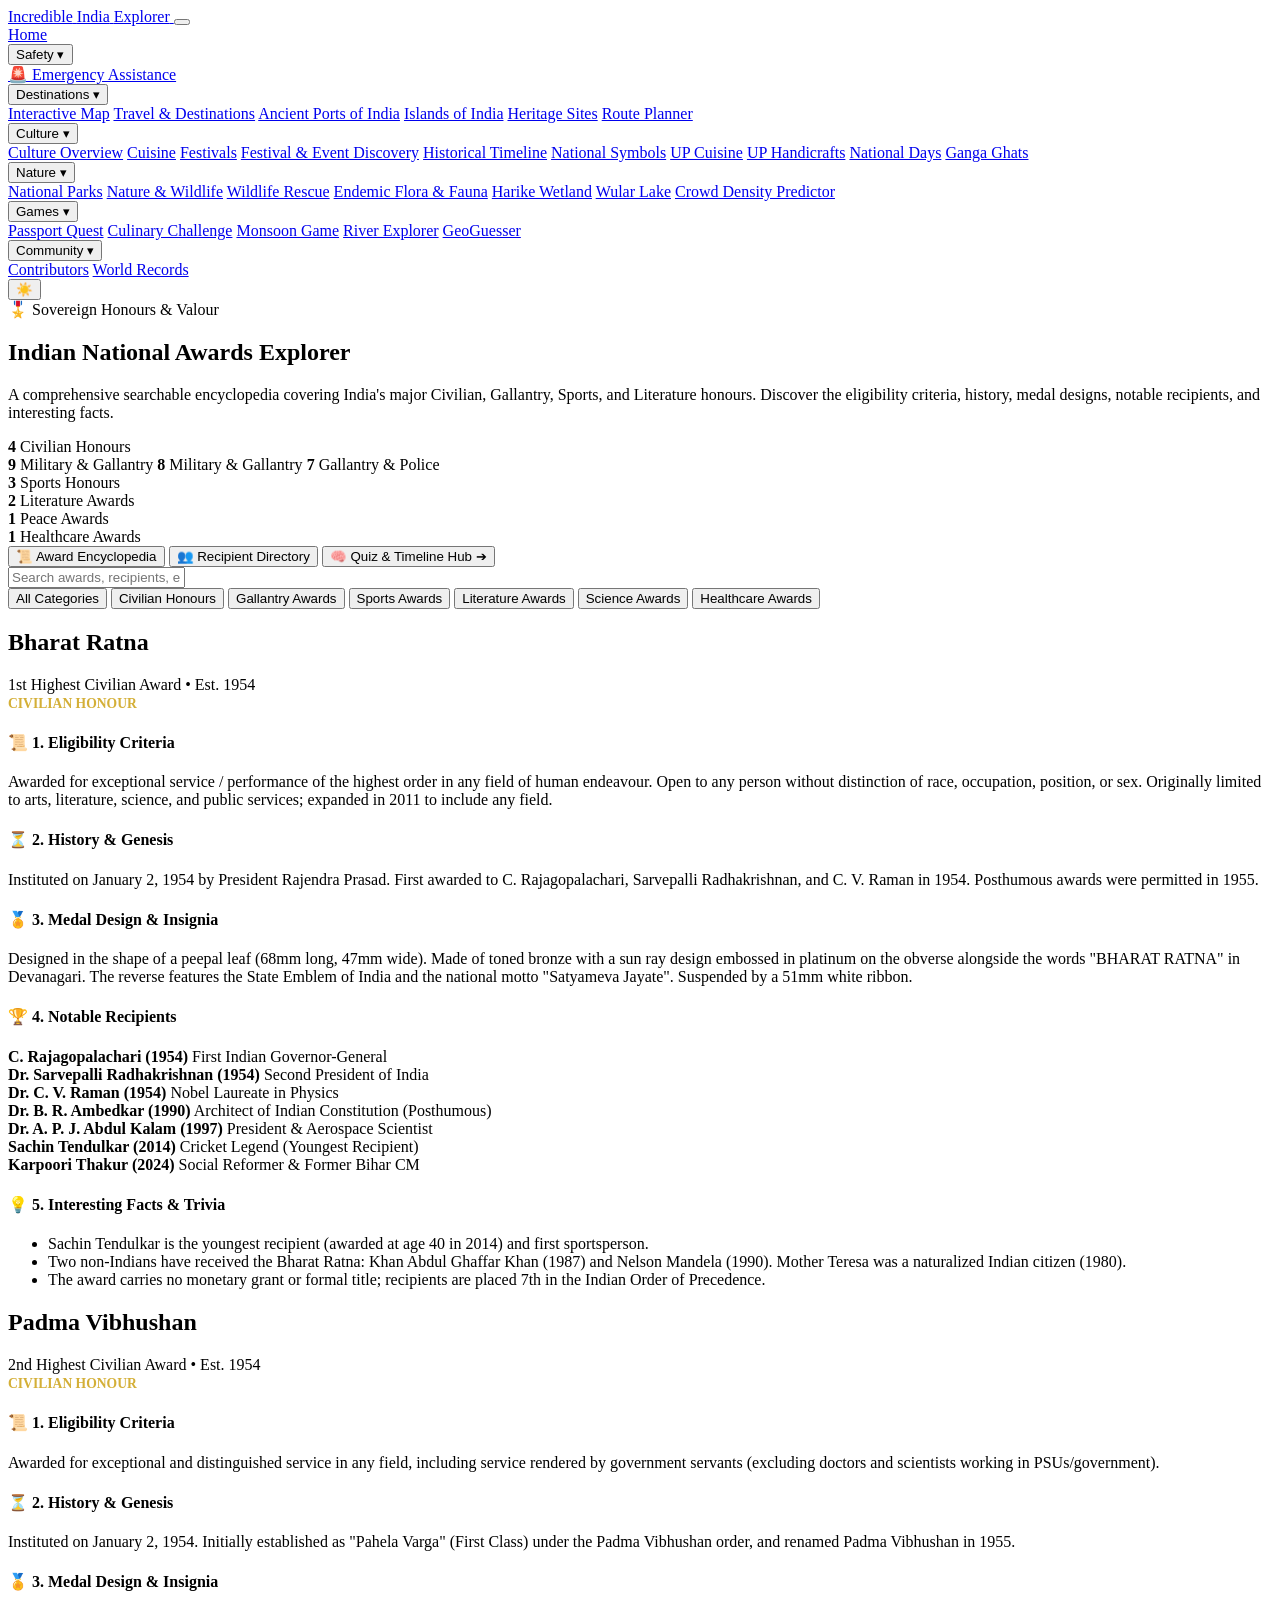
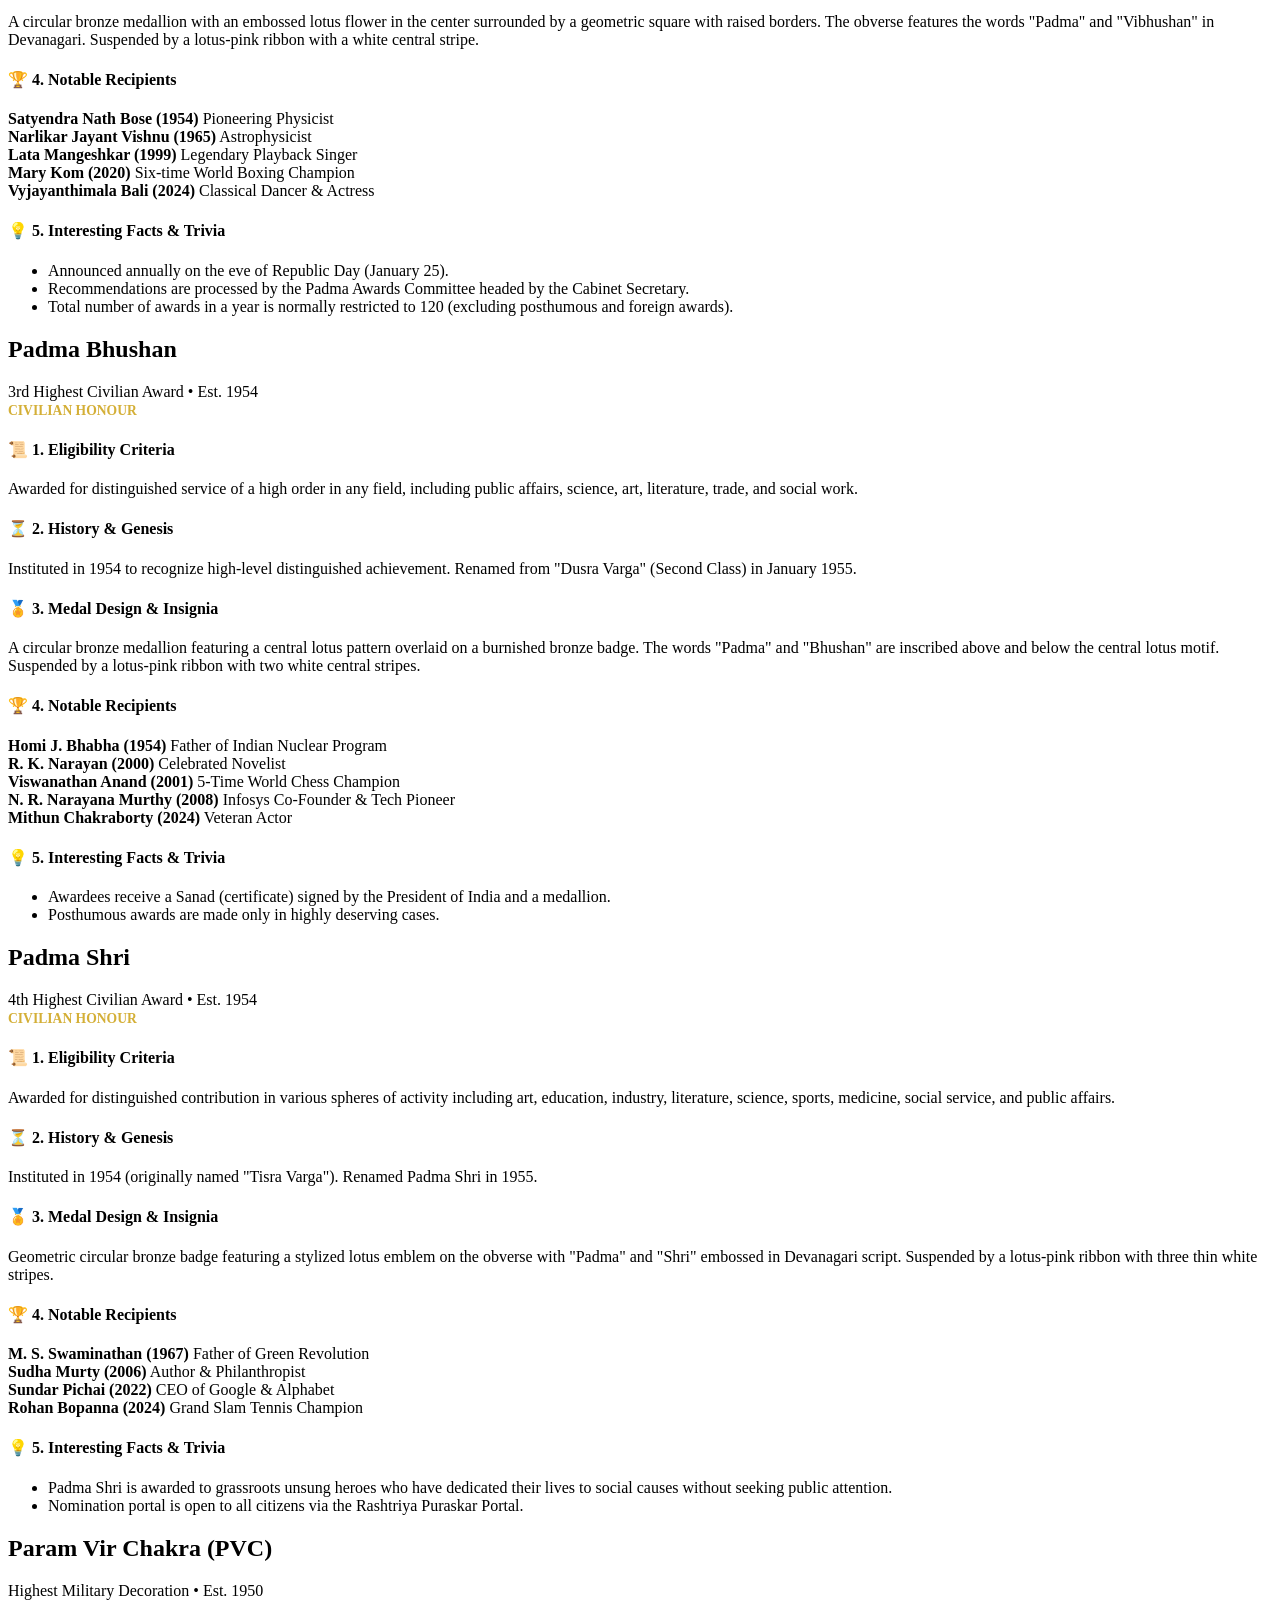
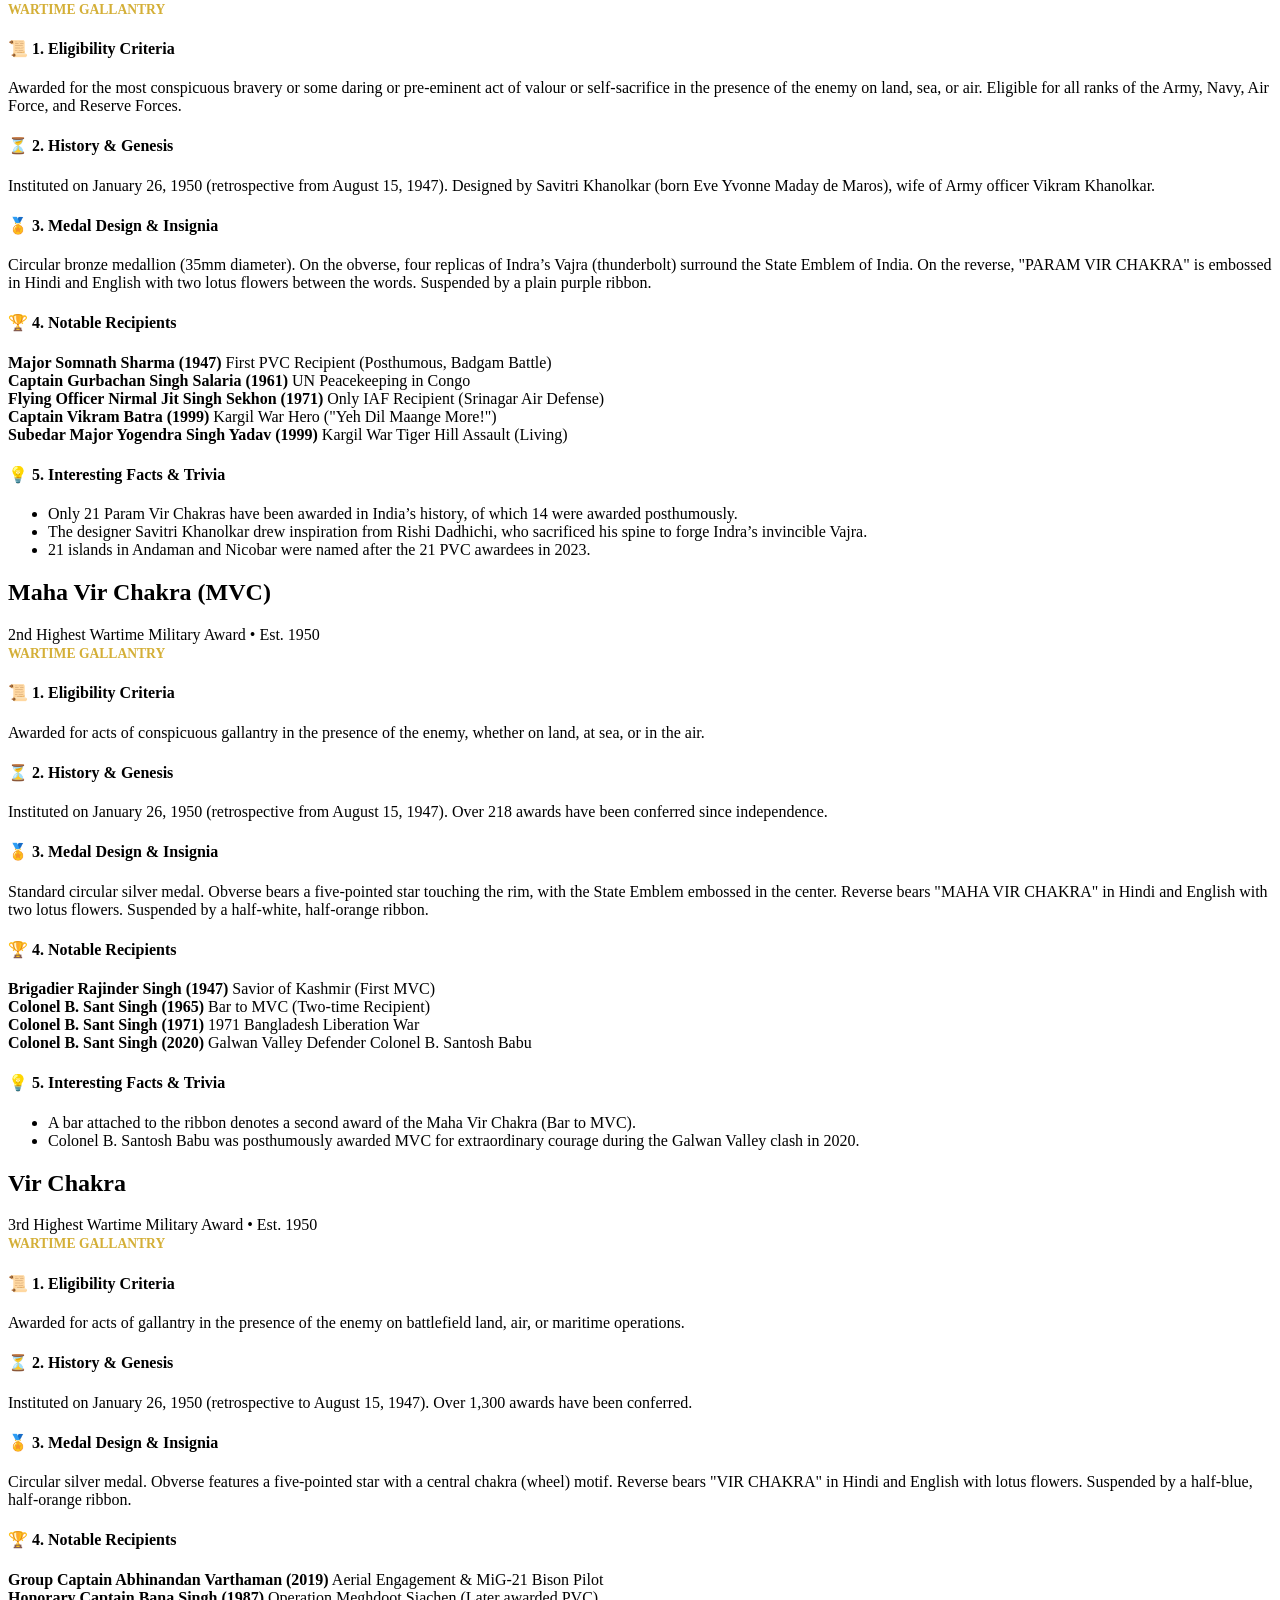
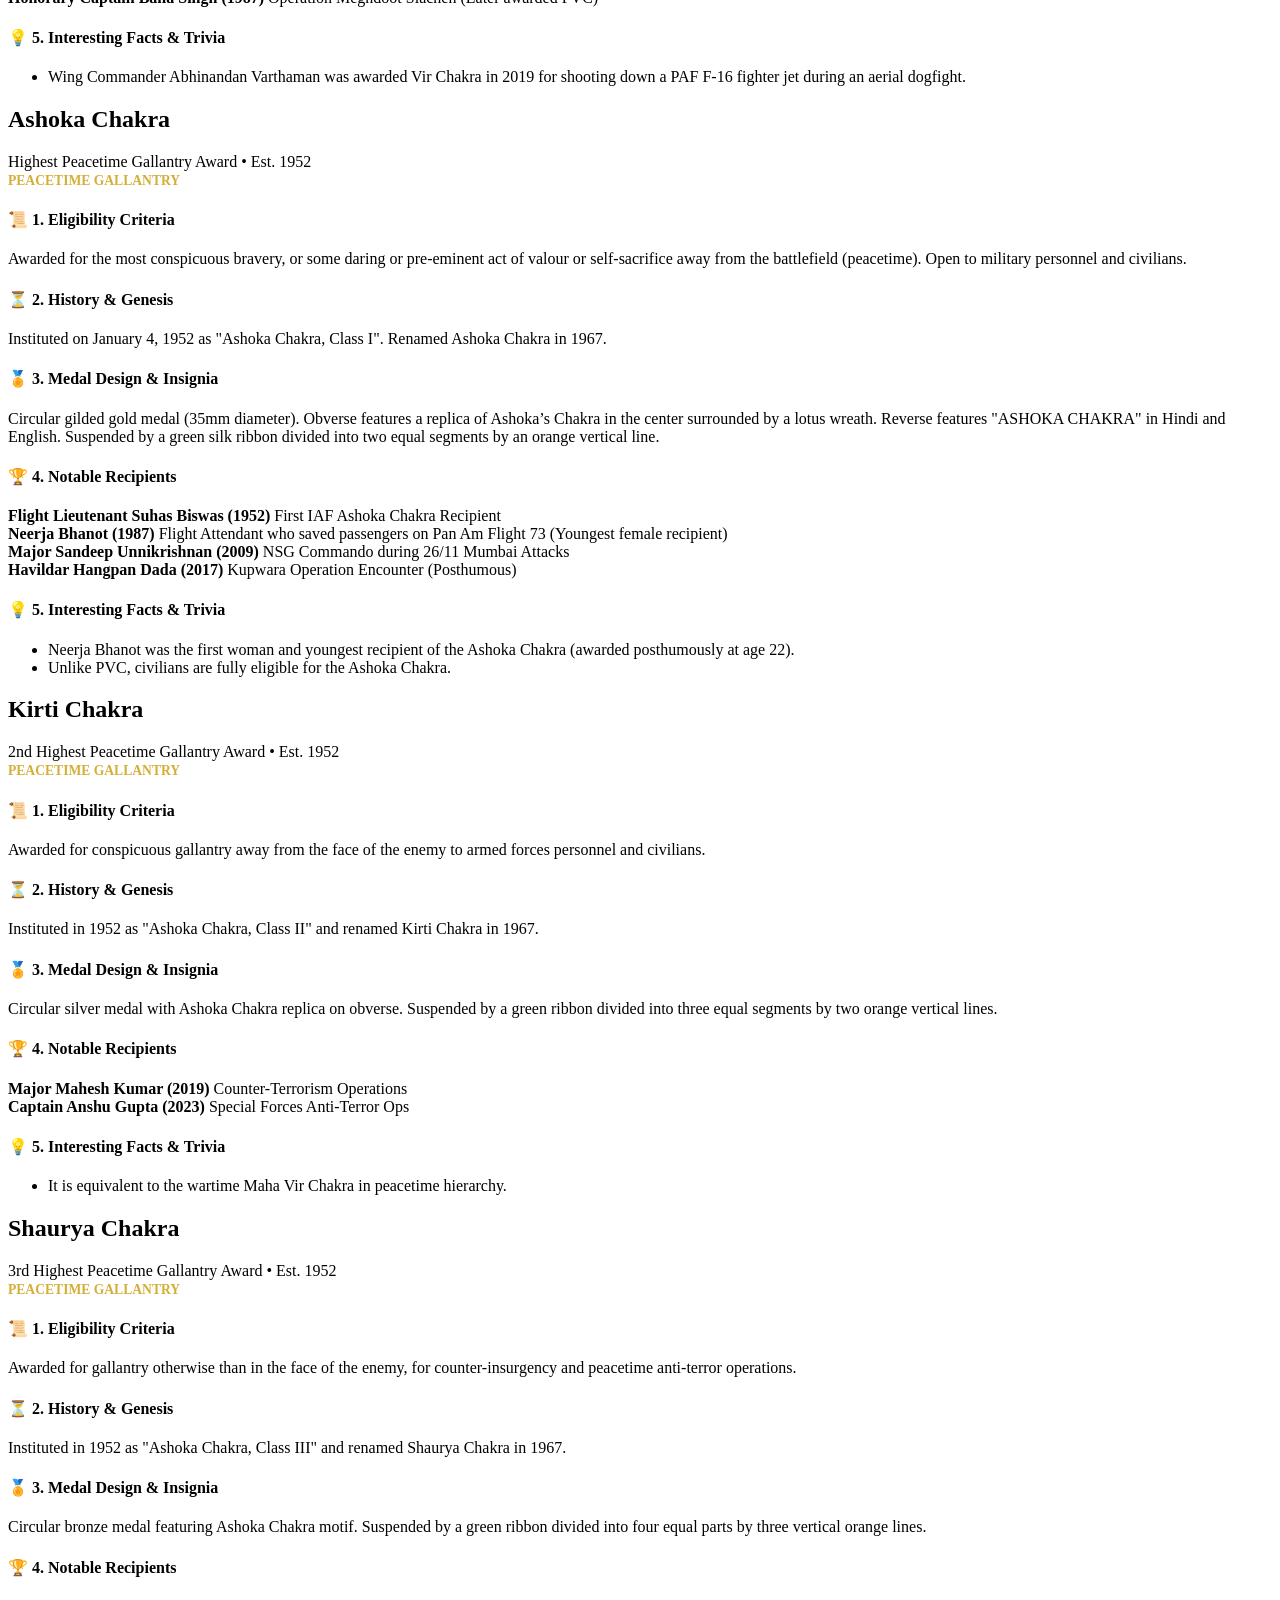
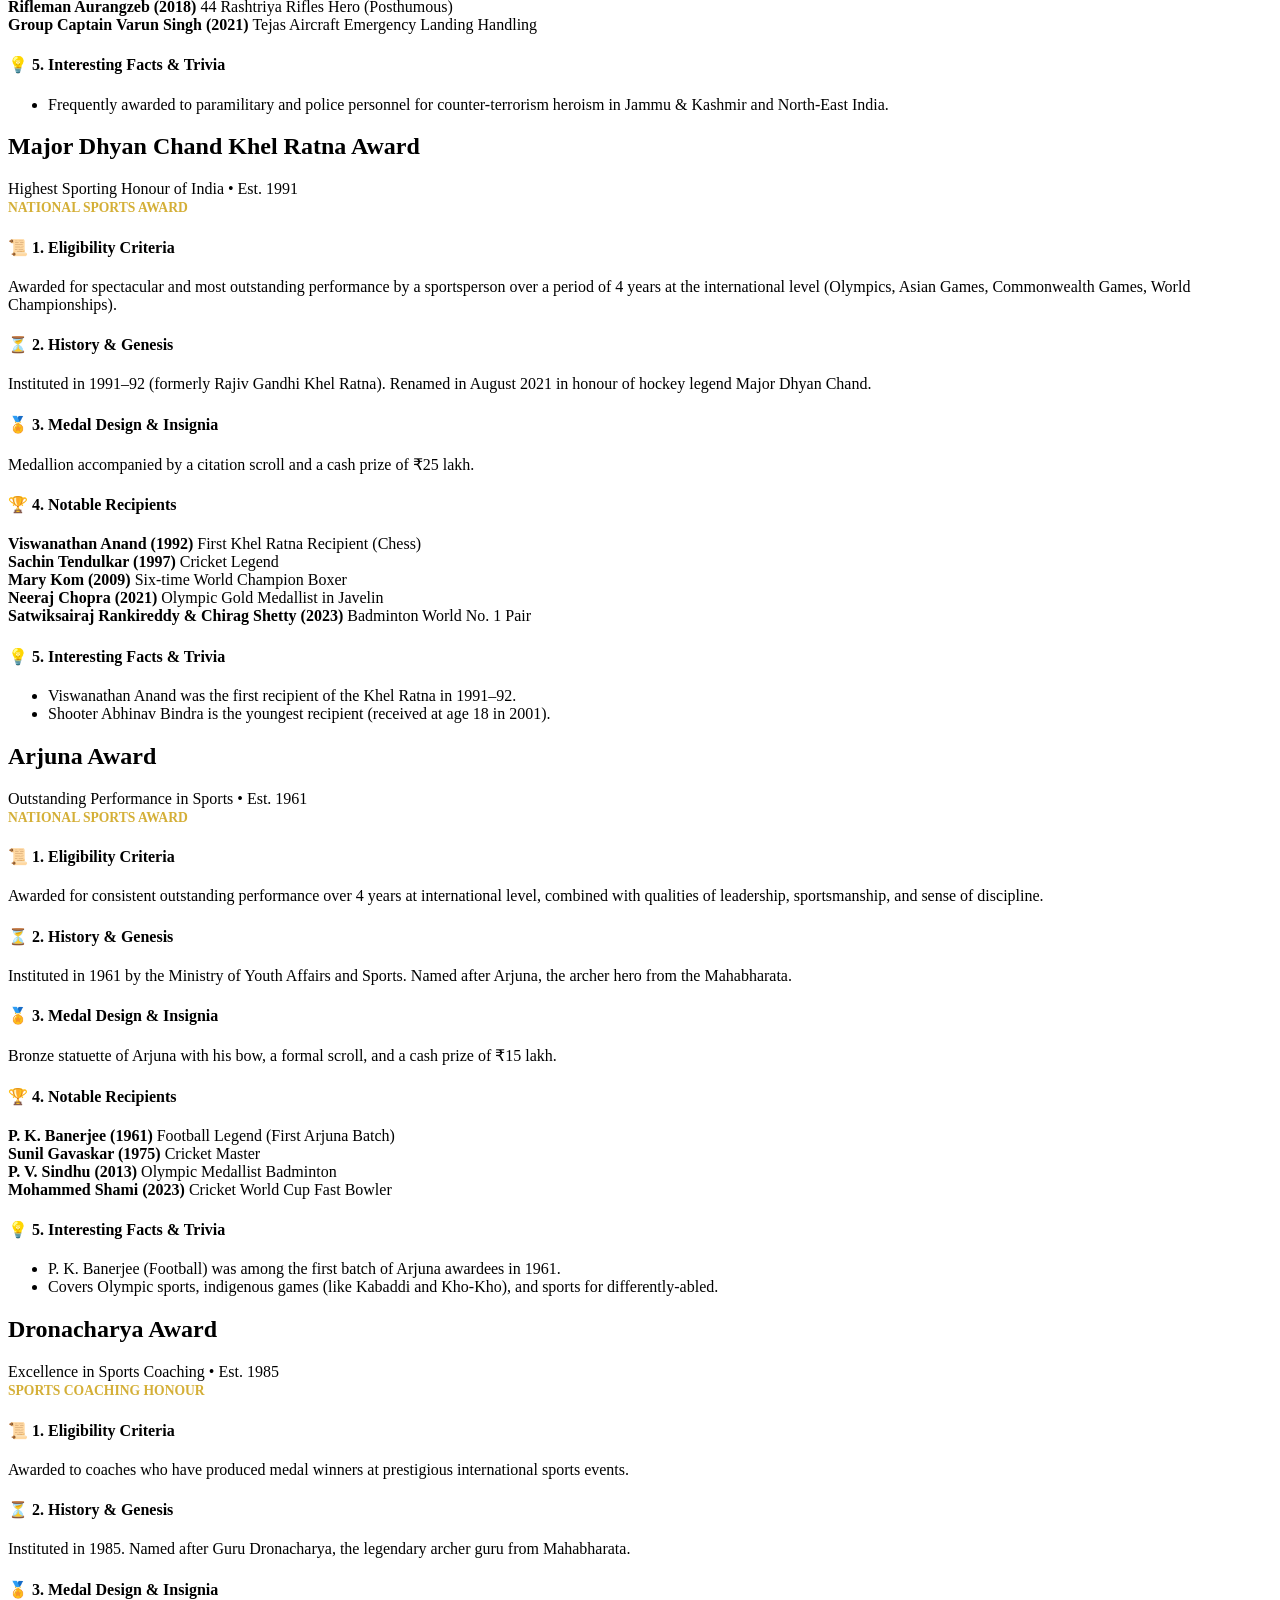
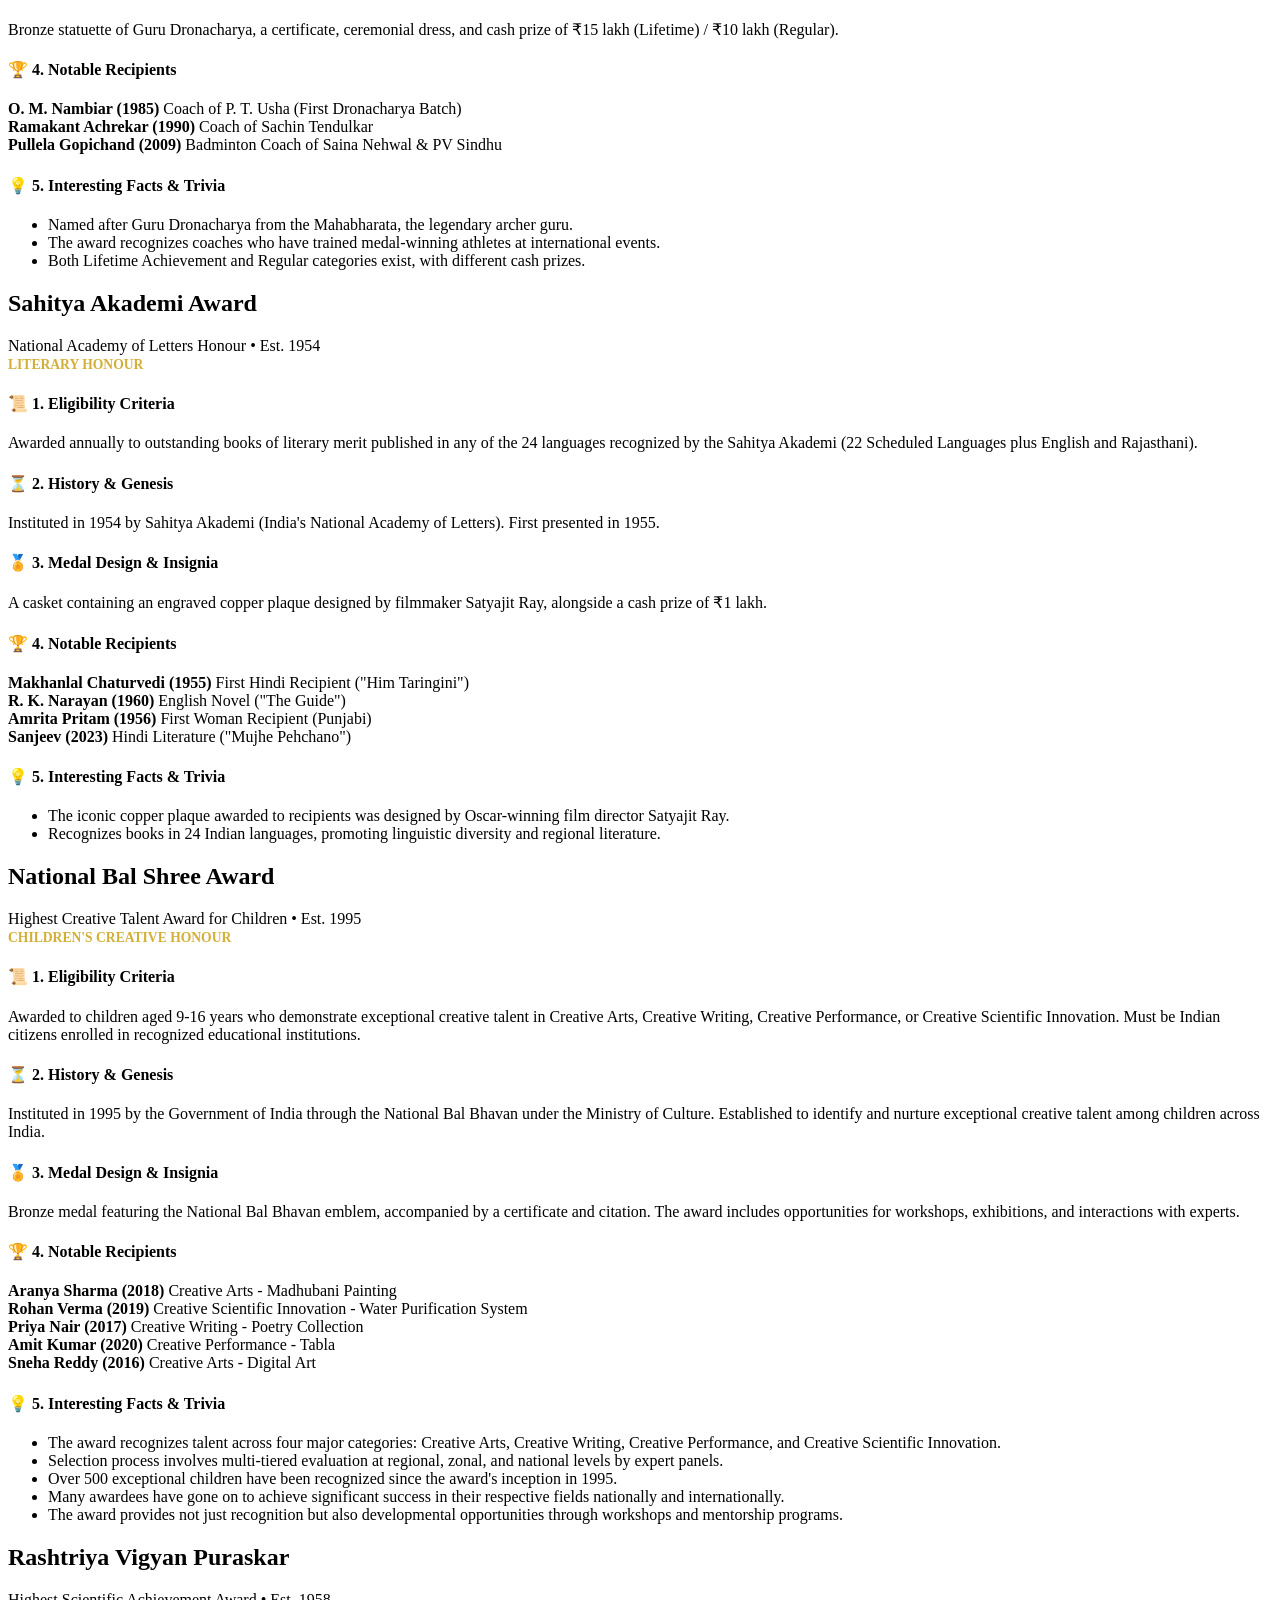
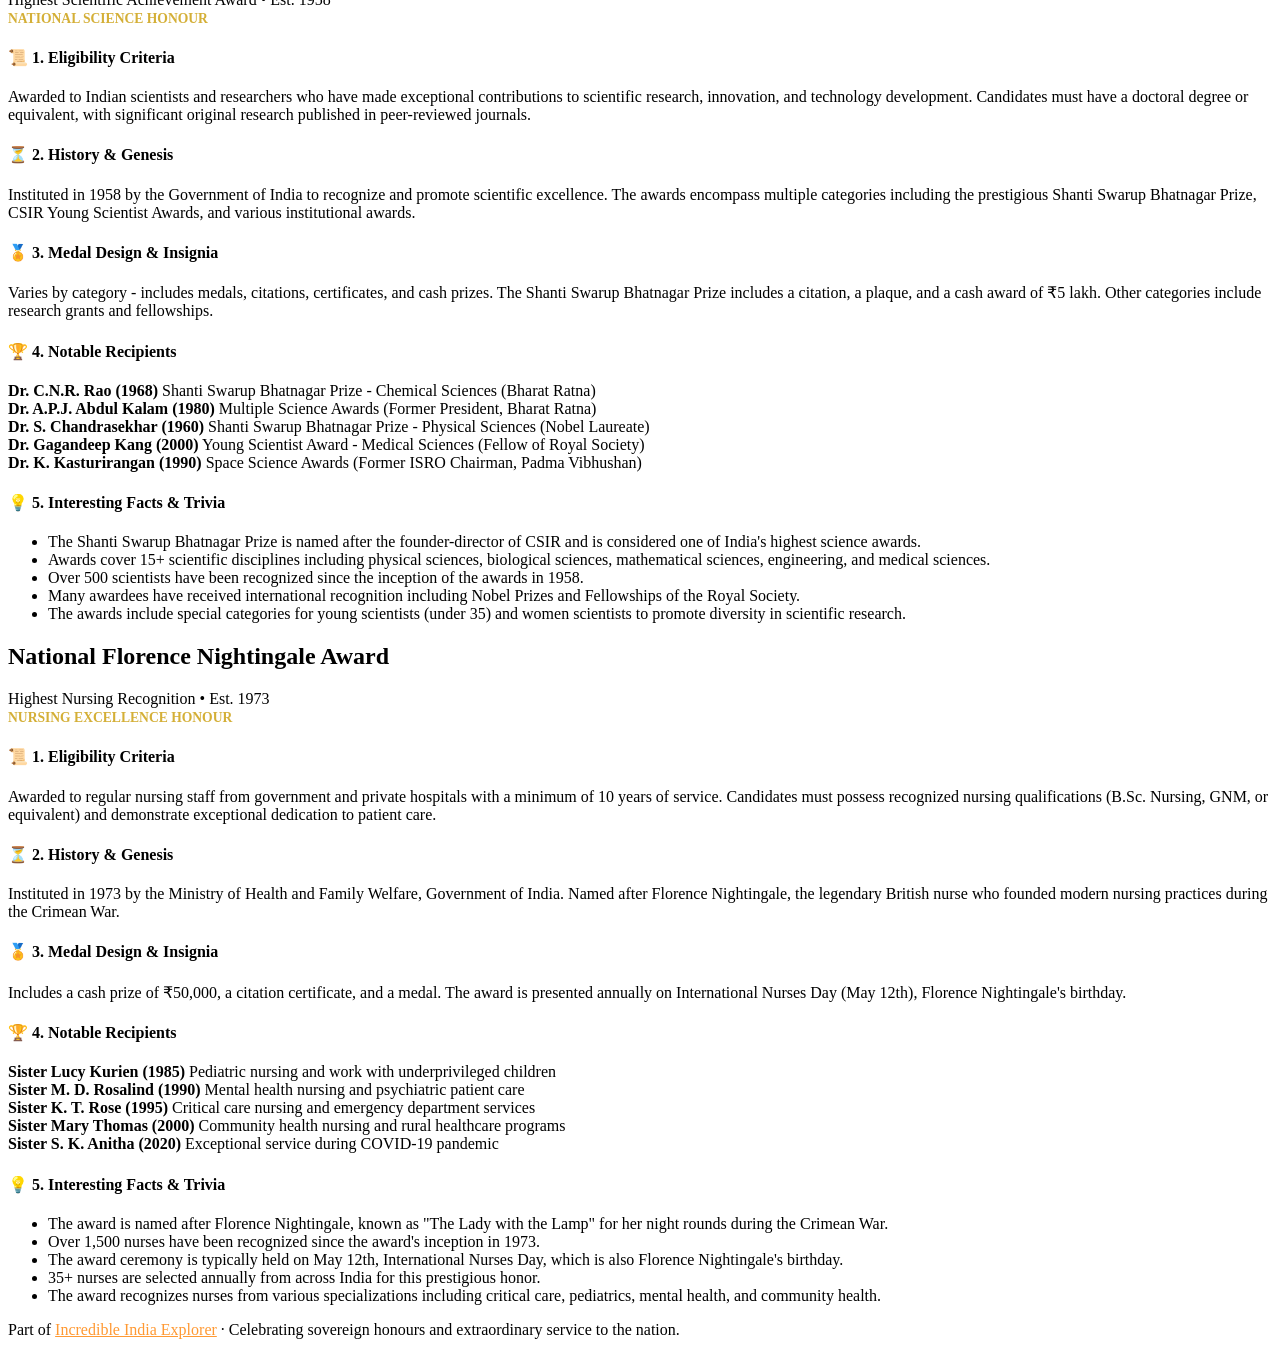
==== commit 29b6713d: "merge: squash feat/national-florence-nightingale-award-explorer into main" ====
--- a/frontend/national-awards/national-awards.html
+++ b/frontend/national-awards/national-awards.html
@@ -156,6 +156,10 @@
                     <strong>1</strong>
                     <span>Peace Awards</span>
                 </div>
+                <div class="awards-hero-stat">
+                    <strong>1</strong>
+                    <span>Healthcare Awards</span>
+                </div>
             </div>
         </section>
 
@@ -178,7 +182,8 @@
             <button type="button" class="awards-cat-filter" data-category="gallantry">Gallantry Awards</button>
             <button type="button" class="awards-cat-filter" data-category="sports">Sports Awards</button>
             <button type="button" class="awards-cat-filter" data-category="literature">Literature Awards</button>
-            <button type="button" class="awards-cat-filter" data-category="peace">Peace Awards</button>
+            <button type="button" class="awards-cat-filter" data-category="science">Science Awards</button>
+            <button type="button" class="awards-cat-filter" data-category="healthcare">Healthcare Awards</button>
         </div>
 
 
